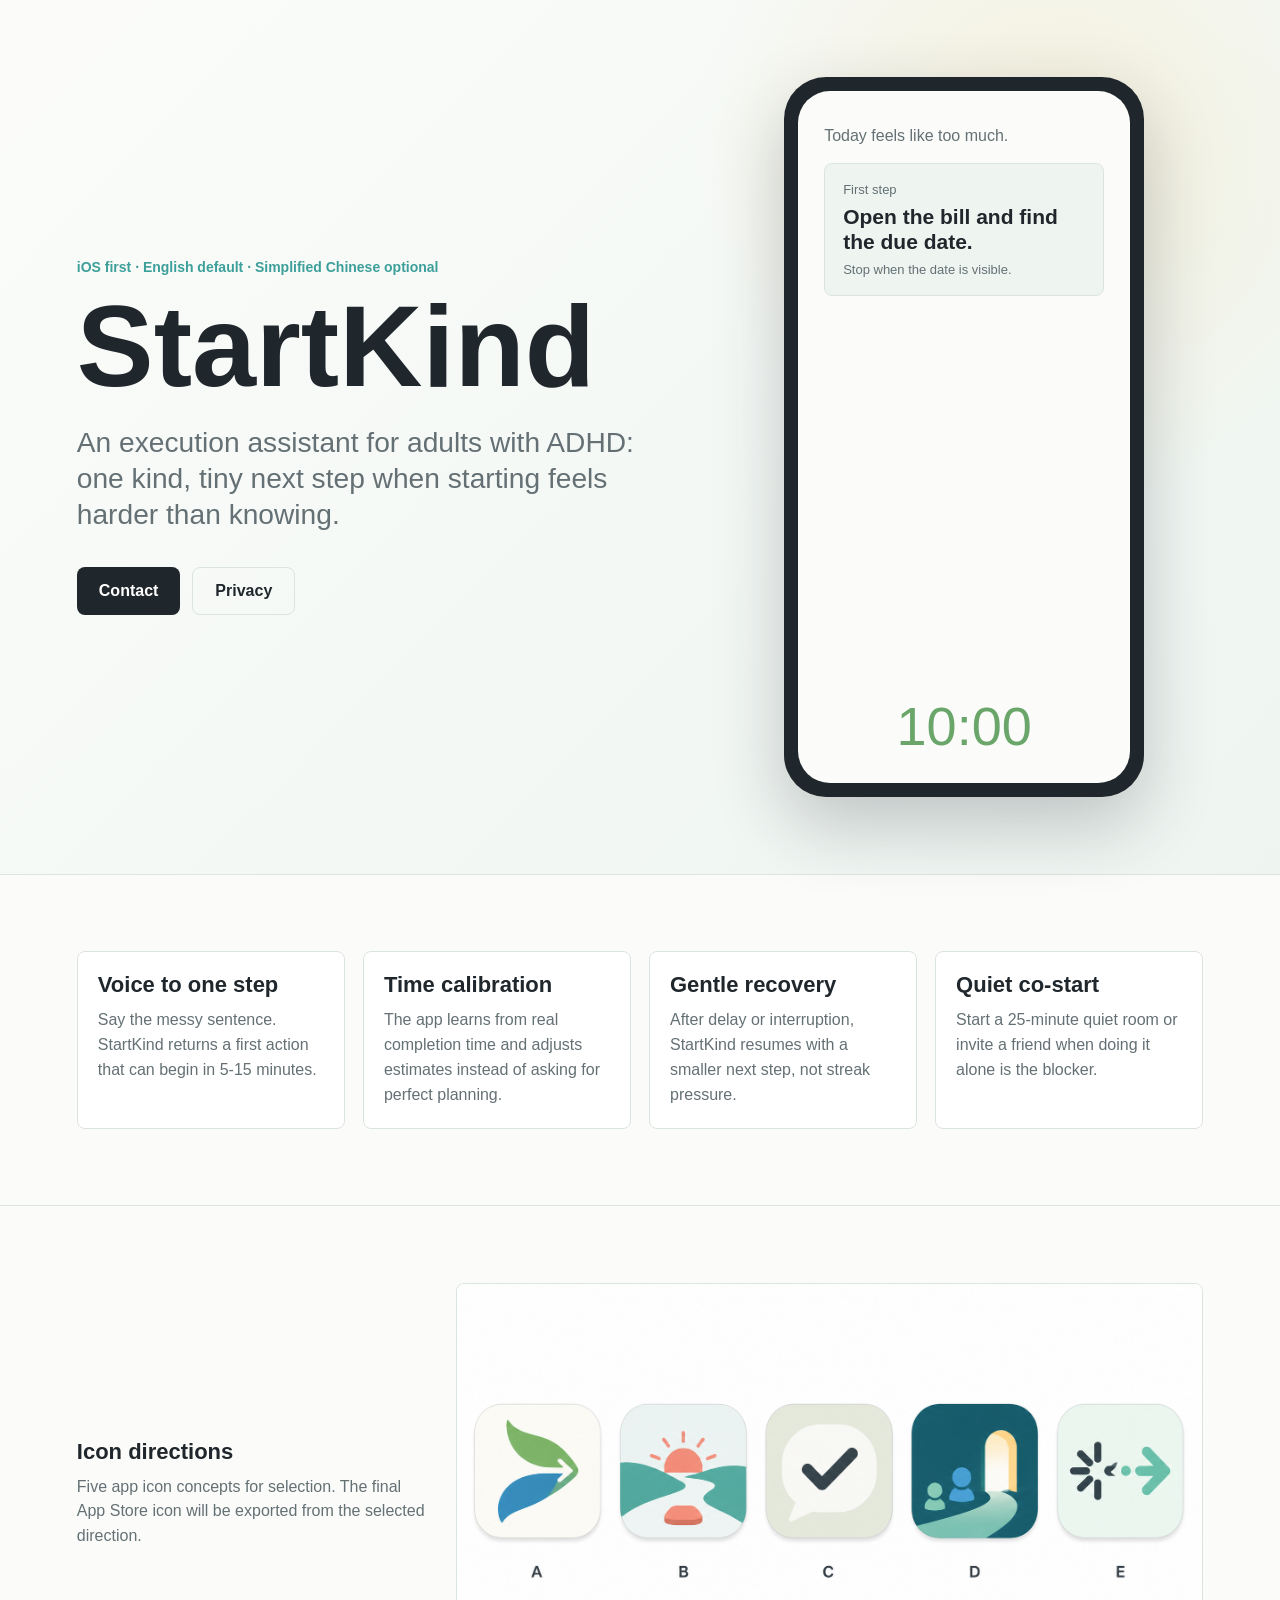
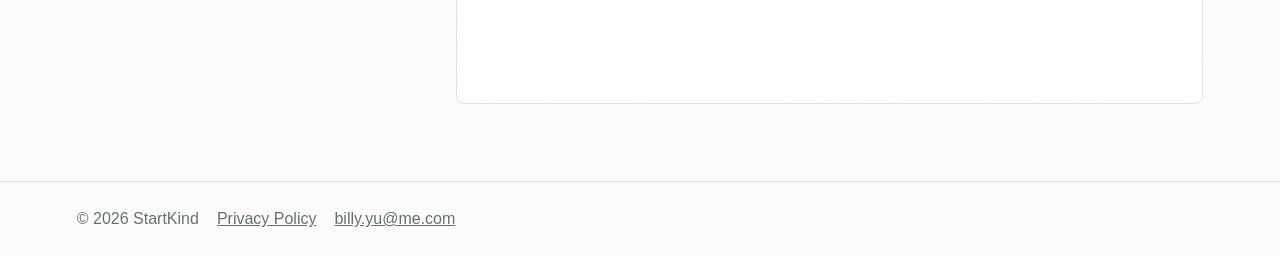
==== site/index.html @ 666e50cb "Initial StartKind iOS app and Pages site" ====
<!doctype html>
<html lang="en">
<head>
  <meta charset="utf-8">
  <meta name="viewport" content="width=device-width, initial-scale=1">
  <title>StartKind - One kind step to start</title>
  <meta name="description" content="StartKind helps adults with ADHD turn overwhelm into one small first step, without shame, streaks, or long lists.">
  <link rel="stylesheet" href="./styles.css">
</head>
<body>
  <main>
    <section class="hero">
      <div class="hero-copy">
        <p class="eyebrow">iOS first · English default · Simplified Chinese optional</p>
        <h1>StartKind</h1>
        <p class="lead">An execution assistant for adults with ADHD: one kind, tiny next step when starting feels harder than knowing.</p>
        <div class="actions">
          <a class="button" href="mailto:billy.yu@me.com">Contact</a>
          <a class="button secondary" href="./privacy.html">Privacy</a>
        </div>
      </div>
      <div class="phone" aria-label="StartKind app preview">
        <div class="screen">
          <p class="status">Today feels like too much.</p>
          <div class="step">
            <span>First step</span>
            <strong>Open the bill and find the due date.</strong>
            <small>Stop when the date is visible.</small>
          </div>
          <div class="timer">10:00</div>
        </div>
      </div>
    </section>

    <section class="band">
      <div class="grid">
        <article>
          <h2>Voice to one step</h2>
          <p>Say the messy sentence. StartKind returns a first action that can begin in 5-15 minutes.</p>
        </article>
        <article>
          <h2>Time calibration</h2>
          <p>The app learns from real completion time and adjusts estimates instead of asking for perfect planning.</p>
        </article>
        <article>
          <h2>Gentle recovery</h2>
          <p>After delay or interruption, StartKind resumes with a smaller next step, not streak pressure.</p>
        </article>
        <article>
          <h2>Quiet co-start</h2>
          <p>Start a 25-minute quiet room or invite a friend when doing it alone is the blocker.</p>
        </article>
      </div>
    </section>

    <section class="icons">
      <div>
        <h2>Icon directions</h2>
        <p>Five app icon concepts for selection. The final App Store icon will be exported from the selected direction.</p>
      </div>
      <img src="./assets/startkind-icon-concepts.png" alt="Five StartKind app icon concepts labeled A through E">
    </section>
  </main>

  <footer>
    <span>© 2026 StartKind</span>
    <a href="./privacy.html">Privacy Policy</a>
    <a href="mailto:billy.yu@me.com">billy.yu@me.com</a>
  </footer>
</body>
</html>
---- site/styles.css ----
:root {
  color-scheme: light;
  --ink: #20272c;
  --muted: #647074;
  --line: #dce4df;
  --paper: #fbfcfa;
  --soft: #eef5f1;
  --green: #6aa66a;
  --teal: #3d9f9a;
  --coral: #ee806f;
  --gold: #f3c86a;
}

* { box-sizing: border-box; }

body {
  margin: 0;
  font-family: -apple-system, BlinkMacSystemFont, "SF Pro Text", "Segoe UI", sans-serif;
  color: var(--ink);
  background: var(--paper);
}

a { color: inherit; }

main { min-height: 100vh; }

.hero {
  min-height: 88vh;
  display: grid;
  grid-template-columns: minmax(0, 1.1fr) minmax(280px, 0.9fr);
  align-items: center;
  gap: clamp(28px, 5vw, 80px);
  padding: clamp(28px, 6vw, 84px);
  border-bottom: 1px solid var(--line);
  background:
    radial-gradient(circle at 82% 18%, rgba(243, 200, 106, 0.18), transparent 28%),
    linear-gradient(135deg, #fbfcfa 0%, #eef5f1 100%);
}

.eyebrow {
  margin: 0 0 18px;
  color: var(--teal);
  font-size: 14px;
  font-weight: 700;
}

h1 {
  margin: 0;
  font-size: clamp(58px, 9vw, 116px);
  line-height: 0.92;
  letter-spacing: 0;
}

.lead {
  max-width: 680px;
  margin: 26px 0 0;
  font-size: clamp(20px, 2.2vw, 30px);
  line-height: 1.28;
  color: var(--muted);
}

.actions {
  display: flex;
  gap: 12px;
  flex-wrap: wrap;
  margin-top: 34px;
}

.button {
  display: inline-flex;
  align-items: center;
  justify-content: center;
  min-height: 48px;
  padding: 0 22px;
  border-radius: 8px;
  background: var(--ink);
  color: white;
  text-decoration: none;
  font-weight: 700;
}

.button.secondary {
  background: transparent;
  color: var(--ink);
  border: 1px solid var(--line);
}

.phone {
  justify-self: center;
  width: min(360px, 84vw);
  aspect-ratio: 9 / 18;
  border-radius: 42px;
  padding: 14px;
  background: #20272c;
  box-shadow: 0 28px 70px rgba(32, 39, 44, 0.24);
}

.screen {
  height: 100%;
  border-radius: 32px;
  padding: 26px;
  background: #fbfcfa;
  display: flex;
  flex-direction: column;
  gap: 18px;
}

.status {
  color: var(--muted);
  margin: 10px 0 0;
}

.step {
  padding: 18px;
  border-radius: 8px;
  background: var(--soft);
  border: 1px solid var(--line);
}

.step span,
.step small {
  display: block;
  color: var(--muted);
  font-size: 13px;
}

.step strong {
  display: block;
  margin: 8px 0;
  font-size: 21px;
  line-height: 1.18;
}

.timer {
  margin-top: auto;
  align-self: center;
  font-size: 54px;
  font-variant-numeric: tabular-nums;
  color: var(--green);
}

.band, .icons {
  padding: clamp(32px, 6vw, 80px);
}

.grid {
  display: grid;
  grid-template-columns: repeat(4, minmax(0, 1fr));
  gap: 18px;
}

article {
  padding: 20px;
  border: 1px solid var(--line);
  border-radius: 8px;
  background: white;
}

h2 {
  margin: 0 0 10px;
  font-size: 22px;
  line-height: 1.18;
}

article p, .icons p, .policy p {
  margin: 0;
  color: var(--muted);
  line-height: 1.55;
}

.icons {
  border-top: 1px solid var(--line);
  display: grid;
  grid-template-columns: minmax(220px, 0.32fr) minmax(0, 0.68fr);
  gap: 28px;
  align-items: center;
}

.icons img {
  width: 100%;
  height: auto;
  border-radius: 8px;
  border: 1px solid var(--line);
  background: white;
}

footer {
  display: flex;
  gap: 18px;
  flex-wrap: wrap;
  padding: 28px clamp(28px, 6vw, 84px);
  border-top: 1px solid var(--line);
  color: var(--muted);
}

.policy {
  max-width: 780px;
  padding: clamp(28px, 6vw, 80px);
}

.policy h1 {
  font-size: clamp(44px, 7vw, 72px);
  margin-top: 18px;
}

.policy section {
  padding: 26px 0;
  border-top: 1px solid var(--line);
}

.updated, .back {
  color: var(--muted);
}

@media (max-width: 820px) {
  .hero, .icons {
    grid-template-columns: 1fr;
  }

  .hero {
    min-height: auto;
  }

  .grid {
    grid-template-columns: 1fr;
  }
}
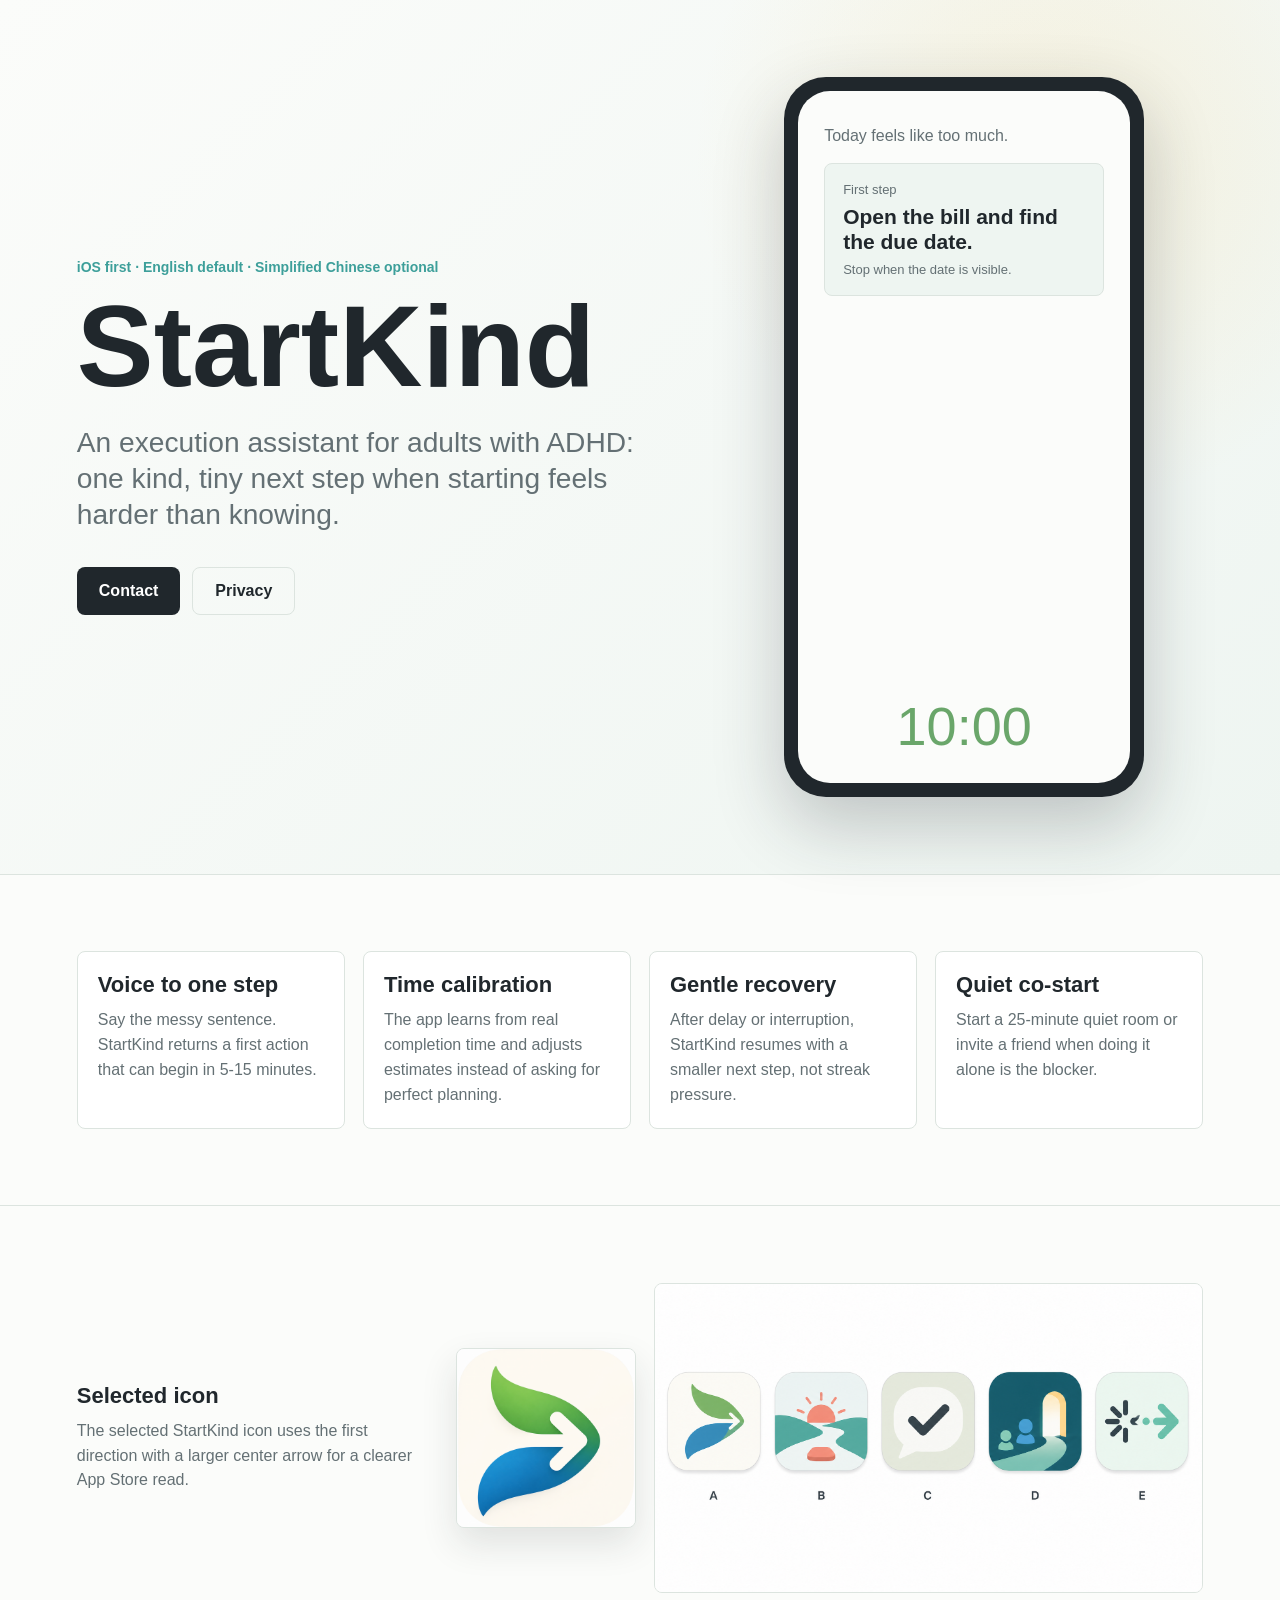
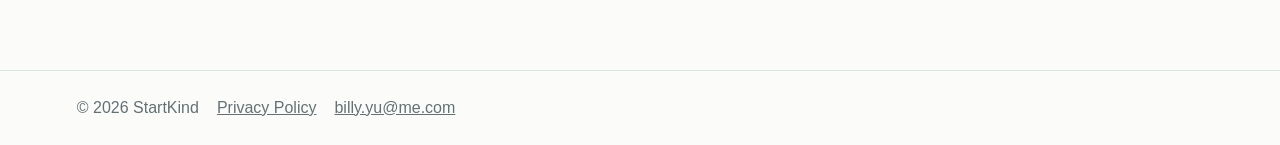
==== commit 4a269f10: "Add selected icon and subscription IDs" ====
--- a/site/index.html
+++ b/site/index.html
@@ -55,10 +55,13 @@
 
     <section class="icons">
       <div>
-        <h2>Icon directions</h2>
-        <p>Five app icon concepts for selection. The final App Store icon will be exported from the selected direction.</p>
+        <h2>Selected icon</h2>
+        <p>The selected StartKind icon uses the first direction with a larger center arrow for a clearer App Store read.</p>
       </div>
-      <img src="./assets/startkind-icon-concepts.png" alt="Five StartKind app icon concepts labeled A through E">
+      <div class="icon-gallery">
+        <img class="selected-icon" src="./assets/startkind-app-icon.png" alt="Selected StartKind app icon">
+        <img src="./assets/startkind-icon-concepts.png" alt="Five StartKind app icon concepts labeled A through E">
+      </div>
     </section>
   </main>
 
--- a/site/styles.css
+++ b/site/styles.css
@@ -176,6 +176,13 @@
   align-items: center;
 }
 
+.icon-gallery {
+  display: grid;
+  grid-template-columns: minmax(120px, 180px) minmax(0, 1fr);
+  gap: 18px;
+  align-items: center;
+}
+
 .icons img {
   width: 100%;
   height: auto;
@@ -184,6 +191,10 @@
   background: white;
 }
 
+.icons .selected-icon {
+  box-shadow: 0 16px 36px rgba(32, 39, 44, 0.12);
+}
+
 footer {
   display: flex;
   gap: 18px;
@@ -224,4 +235,8 @@
   .grid {
     grid-template-columns: 1fr;
   }
-}
+
+  .icon-gallery {
+    grid-template-columns: 1fr;
+  }
+}
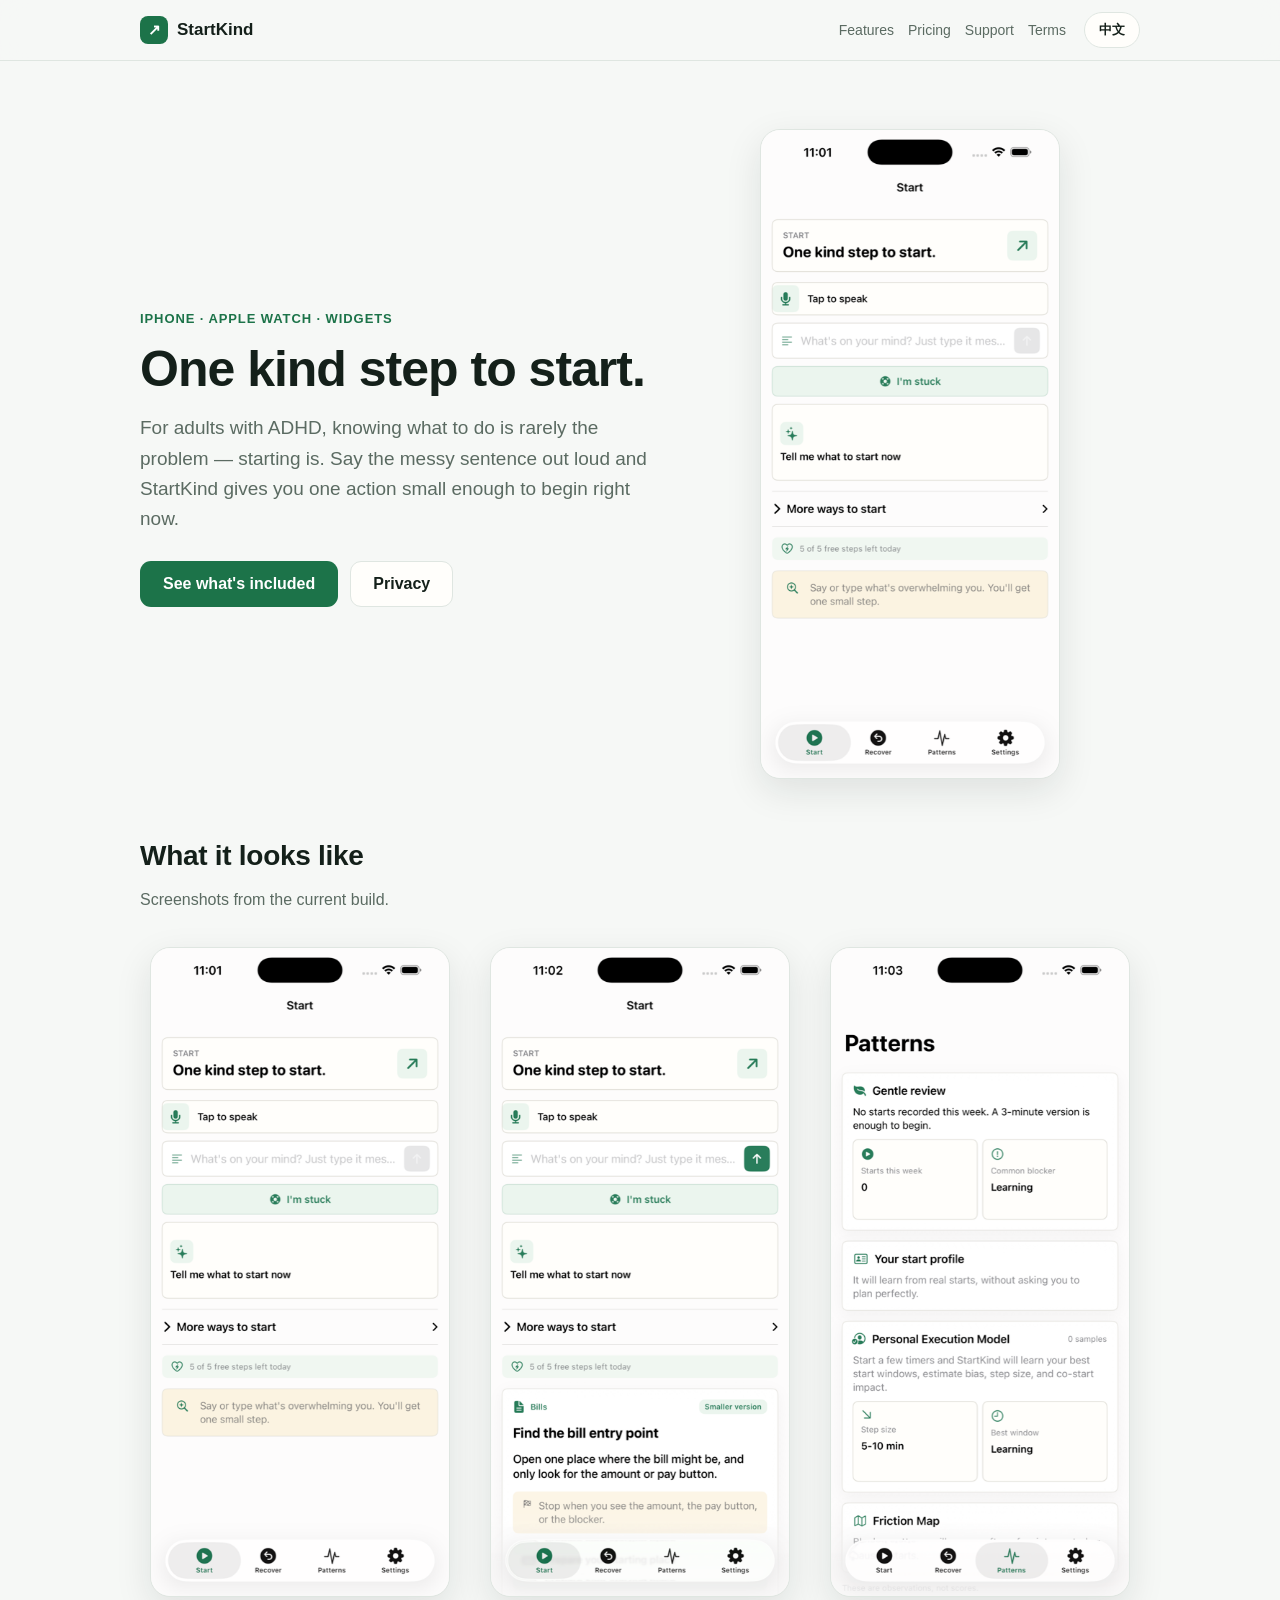
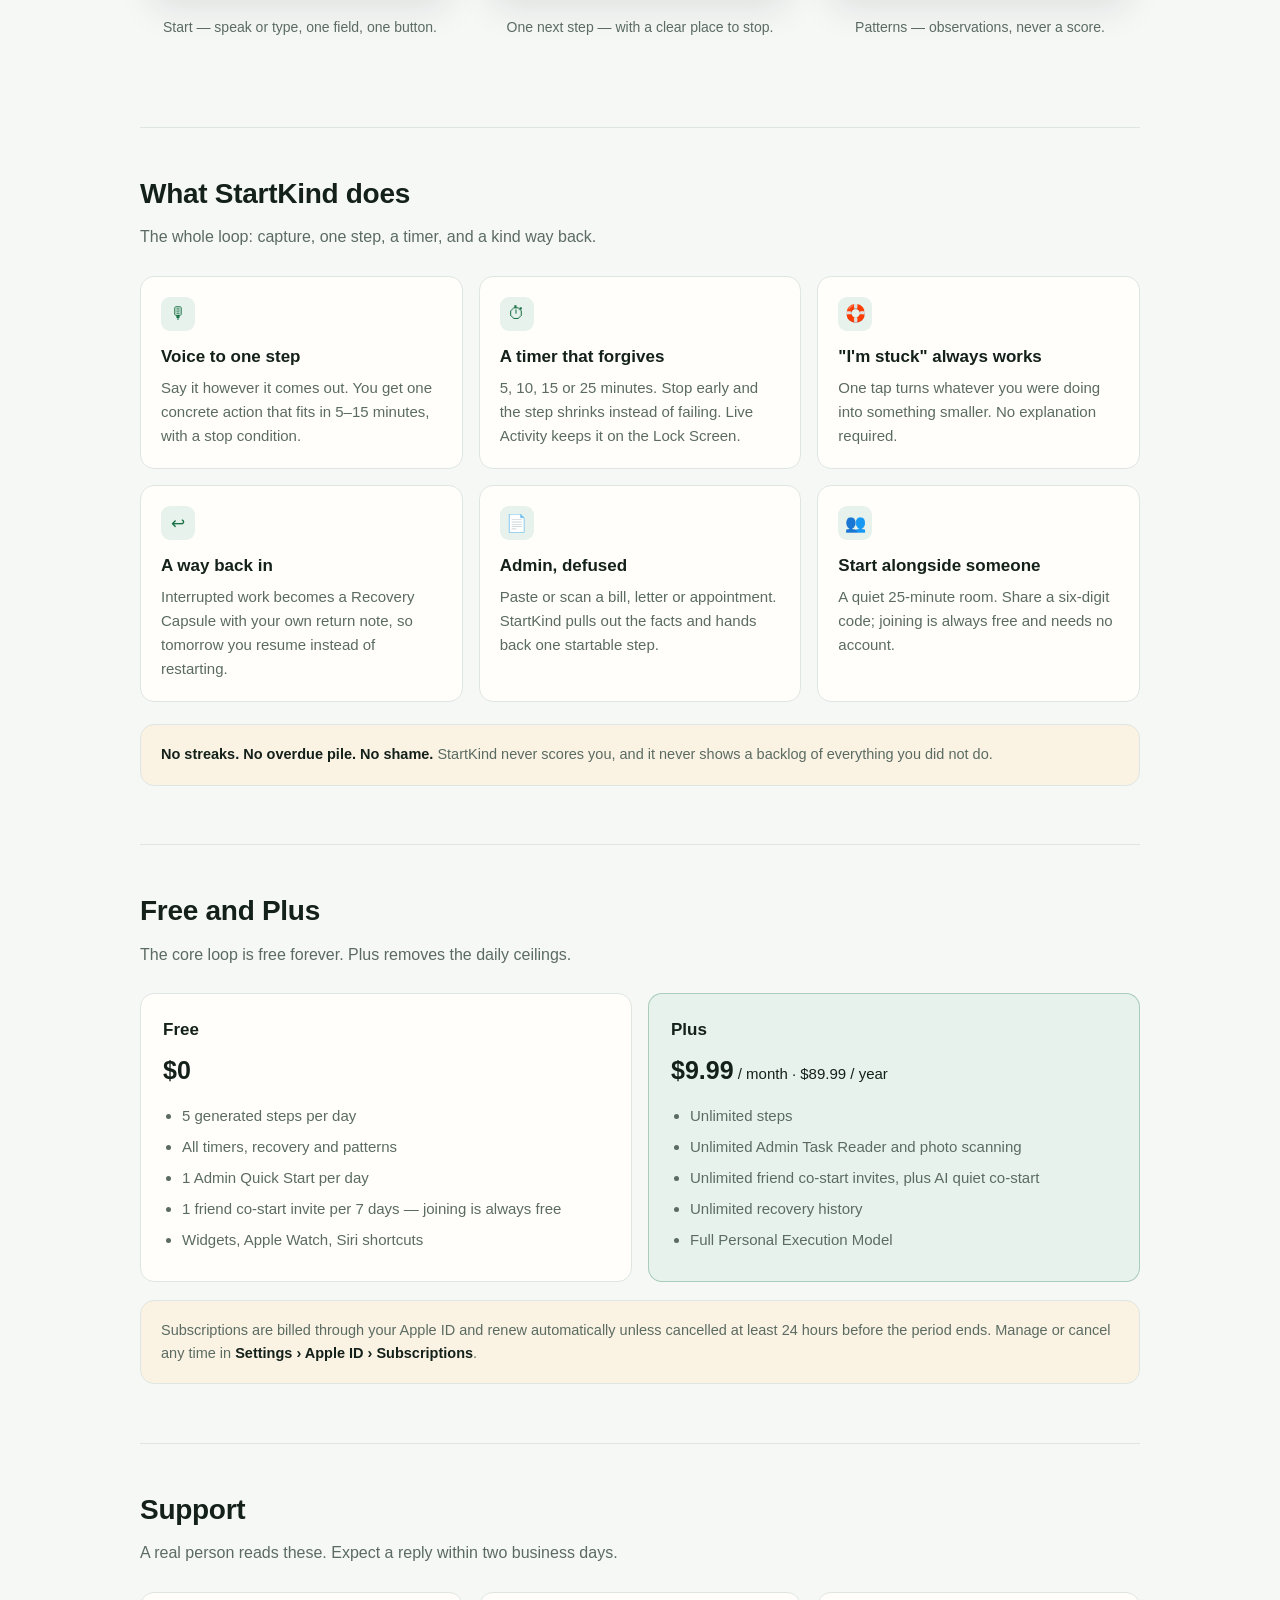
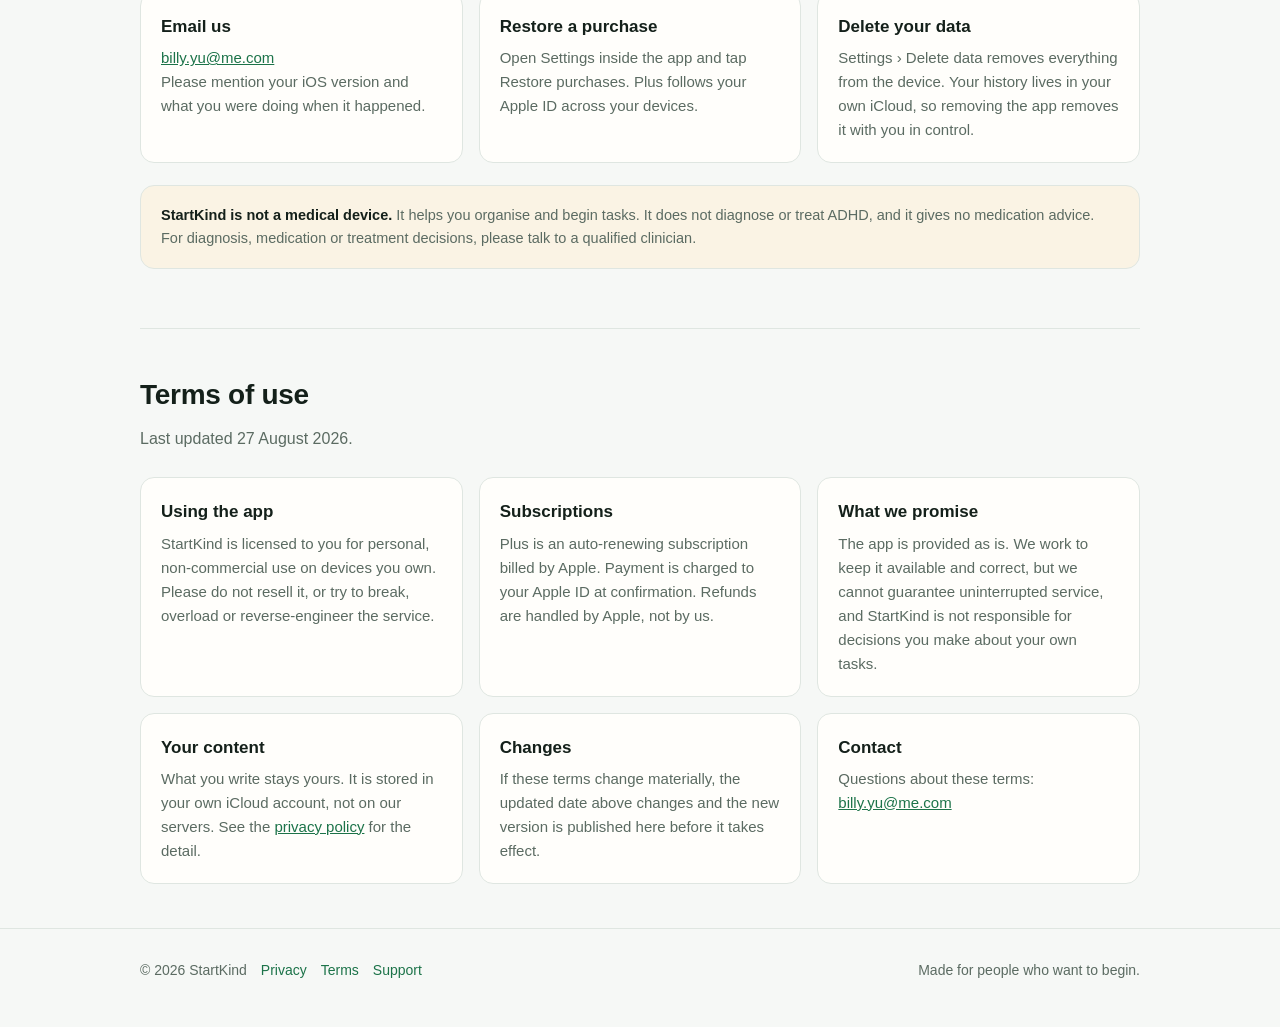
==== commit 50fb7bc4: "Move sync to CloudKit, replace Supabase with a self-hosted backend Two pieces of work: a full audit " ====
--- a/site/index.html
+++ b/site/index.html
@@ -1,74 +1,257 @@
 <!doctype html>
 <html lang="en">
 <head>
-  <meta charset="utf-8">
-  <meta name="viewport" content="width=device-width, initial-scale=1">
-  <title>StartKind - One kind step to start</title>
-  <meta name="description" content="StartKind helps adults with ADHD turn overwhelm into one small first step, without shame, streaks, or long lists.">
-  <link rel="stylesheet" href="./styles.css">
+<meta charset="utf-8">
+<meta name="viewport" content="width=device-width, initial-scale=1, viewport-fit=cover">
+<title>StartKind — One kind step to start</title>
+<meta name="description" content="StartKind turns overwhelm into one small first step. Built for adults with ADHD: no streaks, no shame, no long lists. iPhone, English and Simplified Chinese.">
+<meta name="theme-color" content="#1c7349">
+<meta property="og:title" content="StartKind — One kind step to start">
+<meta property="og:description" content="An execution assistant for adults with ADHD. One small next step, a timer, and a kind way back when you stop.">
+<meta property="og:type" content="website">
+<meta property="og:url" content="https://startk.livepet.ren/">
+<link rel="stylesheet" href="./styles.css">
 </head>
 <body>
-  <main>
-    <section class="hero">
-      <div class="hero-copy">
-        <p class="eyebrow">iOS first · English default · Simplified Chinese optional</p>
-        <h1>StartKind</h1>
-        <p class="lead">An execution assistant for adults with ADHD: one kind, tiny next step when starting feels harder than knowing.</p>
+
+<header>
+  <div class="wrap bar">
+    <a class="brand" href="./">
+      <span class="mark" aria-hidden="true">↗</span>
+      StartKind
+    </a>
+    <nav>
+      <a href="#features"><span data-en>Features</span><span data-zh>功能</span></a>
+      <a href="#pricing"><span data-en>Pricing</span><span data-zh>价格</span></a>
+      <a href="#support"><span data-en>Support</span><span data-zh>支持</span></a>
+      <a href="#terms"><span data-en>Terms</span><span data-zh>条款</span></a>
+    </nav>
+    <button class="lang" id="lang" type="button">中文</button>
+  </div>
+</header>
+
+<main>
+
+  <div class="wrap">
+    <section class="hero" style="border-top:none">
+      <div>
+        <p class="eyebrow"><span data-en>iPhone · Apple Watch · Widgets</span><span data-zh>iPhone · Apple Watch · 小组件</span></p>
+        <h1>
+          <span data-en>One kind step to start.</span>
+          <span data-zh>一个温和的小步骤，让你开始。</span>
+        </h1>
+        <p class="lead">
+          <span data-en>For adults with ADHD, knowing what to do is rarely the problem — starting is. Say the messy sentence out loud and StartKind gives you one action small enough to begin right now.</span>
+          <span data-zh>对成人 ADHD 来说，难的往往不是“知道要做什么”，而是“开始”。把那句乱糟糟的话说出来，StartKind 会给你一个小到可以立刻开始的动作。</span>
+        </p>
         <div class="actions">
-          <a class="button" href="mailto:billy.yu@me.com">Contact</a>
-          <a class="button secondary" href="./privacy.html">Privacy</a>
+          <a class="button" href="#pricing"><span data-en>See what's included</span><span data-zh>看看包含什么</span></a>
+          <a class="button secondary" href="./privacy.html"><span data-en>Privacy</span><span data-zh>隐私政策</span></a>
         </div>
       </div>
-      <div class="phone" aria-label="StartKind app preview">
-        <div class="screen">
-          <p class="status">Today feels like too much.</p>
-          <div class="step">
-            <span>First step</span>
-            <strong>Open the bill and find the due date.</strong>
-            <small>Stop when the date is visible.</small>
+
+      <figure>
+        <img src="./assets/shots/start.png" width="414" height="900"
+             alt="StartKind Start screen: voice capture, a text field, an I'm stuck button, and one autopilot suggestion."
+             loading="eager" decoding="async">
+      </figure>
+    </section>
+  </div>
+
+  <div class="wrap">
+    <section id="screens" style="border-top:none;padding-top:0">
+      <h2><span data-en>What it looks like</span><span data-zh>实际界面</span></h2>
+      <p class="sub"><span data-en>Screenshots from the current build.</span><span data-zh>取自当前版本的真实截图。</span></p>
+      <div class="shots">
+        <figure>
+          <img src="./assets/shots/start.png" width="414" height="900" loading="lazy" decoding="async"
+               alt="Start screen with voice capture and a stuck button.">
+          <figcaption><span data-en>Start — speak or type, one field, one button.</span><span data-zh>开始 — 说或写，一个输入框，一个按钮。</span></figcaption>
+        </figure>
+        <figure>
+          <img src="./assets/shots/step.png" width="414" height="900" loading="lazy" decoding="async"
+               alt="A next step card reading Find the bill entry point, with a stop condition.">
+          <figcaption><span data-en>One next step — with a clear place to stop.</span><span data-zh>一个下一步 — 并且写清楚在哪里停。</span></figcaption>
+        </figure>
+        <figure>
+          <img src="./assets/shots/patterns.png" width="414" height="900" loading="lazy" decoding="async"
+               alt="Patterns screen showing gentle review, start profile and personal execution model.">
+          <figcaption><span data-en>Patterns — observations, never a score.</span><span data-zh>规律 — 只是观察，不是打分。</span></figcaption>
+        </figure>
+      </div>
+    </section>
+
+    <section id="features">
+      <h2><span data-en>What StartKind does</span><span data-zh>StartKind 能做什么</span></h2>
+      <p class="sub"><span data-en>The whole loop: capture, one step, a timer, and a kind way back.</span><span data-zh>完整闭环：捕捉、一个步骤、计时、以及温和地回来。</span></p>
+      <div class="grid">
+        <article class="card">
+          <div class="icon" aria-hidden="true">🎙</div>
+          <h3><span data-en>Voice to one step</span><span data-zh>说一句话，得到一步</span></h3>
+          <p><span data-en>Say it however it comes out. You get one concrete action that fits in 5–15 minutes, with a stop condition.</span><span data-zh>怎么想的就怎么说。你会得到一个 5–15 分钟内能做完的具体动作，并且写明在哪里停。</span></p>
+        </article>
+        <article class="card">
+          <div class="icon" aria-hidden="true">⏱</div>
+          <h3><span data-en>A timer that forgives</span><span data-zh>不会责怪你的计时器</span></h3>
+          <p><span data-en>5, 10, 15 or 25 minutes. Stop early and the step shrinks instead of failing. Live Activity keeps it on the Lock Screen.</span><span data-zh>5、10、15 或 25 分钟。提前停下时，步骤会自动变小，而不是判定失败。实时活动让它留在锁屏上。</span></p>
+        </article>
+        <article class="card">
+          <div class="icon" aria-hidden="true">🛟</div>
+          <h3><span data-en>"I'm stuck" always works</span><span data-zh>“我卡住了”随时可用</span></h3>
+          <p><span data-en>One tap turns whatever you were doing into something smaller. No explanation required.</span><span data-zh>一次点击，把手上的事变得更小。不需要解释理由。</span></p>
+        </article>
+        <article class="card">
+          <div class="icon" aria-hidden="true">↩︎</div>
+          <h3><span data-en>A way back in</span><span data-zh>回来的入口</span></h3>
+          <p><span data-en>Interrupted work becomes a Recovery Capsule with your own return note, so tomorrow you resume instead of restarting.</span><span data-zh>被打断的工作会变成“恢复胶囊”，带着你自己写的返回备注，第二天是继续，而不是重来。</span></p>
+        </article>
+        <article class="card">
+          <div class="icon" aria-hidden="true">📄</div>
+          <h3><span data-en>Admin, defused</span><span data-zh>把事务拆开</span></h3>
+          <p><span data-en>Paste or scan a bill, letter or appointment. StartKind pulls out the facts and hands back one startable step.</span><span data-zh>粘贴或扫描账单、信件、预约通知。StartKind 提取关键信息，只给一个能开始的步骤。</span></p>
+        </article>
+        <article class="card">
+          <div class="icon" aria-hidden="true">👥</div>
+          <h3><span data-en>Start alongside someone</span><span data-zh>和别人一起开始</span></h3>
+          <p><span data-en>A quiet 25-minute room. Share a six-digit code; joining is always free and needs no account.</span><span data-zh>一个安静的 25 分钟房间。分享六位数字码即可，加入永远免费且不需要账号。</span></p>
+        </article>
+      </div>
+
+      <p class="note" style="margin-top:22px">
+        <span data-en><strong>No streaks. No overdue pile. No shame.</strong> StartKind never scores you, and it never shows a backlog of everything you did not do.</span>
+        <span data-zh><strong>没有连续打卡，没有逾期堆积，没有羞耻感。</strong>StartKind 不给你打分，也不会把你没做完的事堆在你面前。</span>
+      </p>
+    </section>
+
+    <section id="pricing">
+      <h2><span data-en>Free and Plus</span><span data-zh>免费版与 Plus</span></h2>
+      <p class="sub"><span data-en>The core loop is free forever. Plus removes the daily ceilings.</span><span data-zh>核心闭环永久免费。Plus 去掉每日上限。</span></p>
+      <div class="plans">
+        <div class="plan">
+          <h3><span data-en>Free</span><span data-zh>免费版</span></h3>
+          <div class="price"><span data-en>$0</span><span data-zh>免费</span></div>
+          <ul>
+            <li><span data-en>5 generated steps per day</span><span data-zh>每天 5 个生成步骤</span></li>
+            <li><span data-en>All timers, recovery and patterns</span><span data-zh>全部计时器、恢复与规律功能</span></li>
+            <li><span data-en>1 Admin Quick Start per day</span><span data-zh>每天 1 次事务快速开始</span></li>
+            <li><span data-en>1 friend co-start invite per 7 days — joining is always free</span><span data-zh>每 7 天 1 次好友陪伴邀请 — 加入永远免费</span></li>
+            <li><span data-en>Widgets, Apple Watch, Siri shortcuts</span><span data-zh>小组件、Apple Watch、Siri 快捷指令</span></li>
+          </ul>
+        </div>
+        <div class="plan highlight">
+          <h3><span data-en>Plus</span><span data-zh>Plus</span></h3>
+          <div class="price">
+            <span data-en>$9.99<span style="font-size:15px;font-weight:500"> / month · $89.99 / year</span></span>
+            <span data-zh>$9.99<span style="font-size:15px;font-weight:500"> / 月 · $89.99 / 年</span></span>
           </div>
-          <div class="timer">10:00</div>
+          <ul>
+            <li><span data-en>Unlimited steps</span><span data-zh>无限步骤</span></li>
+            <li><span data-en>Unlimited Admin Task Reader and photo scanning</span><span data-zh>无限事务解析与照片扫描</span></li>
+            <li><span data-en>Unlimited friend co-start invites, plus AI quiet co-start</span><span data-zh>无限好友陪伴邀请，以及 AI 安静陪伴</span></li>
+            <li><span data-en>Unlimited recovery history</span><span data-zh>无限恢复历史</span></li>
+            <li><span data-en>Full Personal Execution Model</span><span data-zh>完整个人执行模型</span></li>
+          </ul>
         </div>
       </div>
-    </section>
-
-    <section class="band">
+      <p class="note" style="margin-top:18px">
+        <span data-en>Subscriptions are billed through your Apple ID and renew automatically unless cancelled at least 24 hours before the period ends. Manage or cancel any time in <strong>Settings › Apple ID › Subscriptions</strong>.</span>
+        <span data-zh>订阅通过你的 Apple ID 扣费，除非在当期结束前至少 24 小时取消，否则会自动续订。你可以随时在<strong>「设置 › Apple ID › 订阅」</strong>中管理或取消。</span>
+      </p>
+    </section>
+
+    <section id="support">
+      <h2><span data-en>Support</span><span data-zh>支持</span></h2>
+      <p class="sub"><span data-en>A real person reads these. Expect a reply within two business days.</span><span data-zh>回信的是真人。通常两个工作日内回复。</span></p>
       <div class="grid">
-        <article>
-          <h2>Voice to one step</h2>
-          <p>Say the messy sentence. StartKind returns a first action that can begin in 5-15 minutes.</p>
-        </article>
-        <article>
-          <h2>Time calibration</h2>
-          <p>The app learns from real completion time and adjusts estimates instead of asking for perfect planning.</p>
-        </article>
-        <article>
-          <h2>Gentle recovery</h2>
-          <p>After delay or interruption, StartKind resumes with a smaller next step, not streak pressure.</p>
-        </article>
-        <article>
-          <h2>Quiet co-start</h2>
-          <p>Start a 25-minute quiet room or invite a friend when doing it alone is the blocker.</p>
-        </article>
-      </div>
-    </section>
-
-    <section class="icons">
-      <div>
-        <h2>Selected icon</h2>
-        <p>The selected StartKind icon uses the first direction with a larger center arrow for a clearer App Store read.</p>
-      </div>
-      <div class="icon-gallery">
-        <img class="selected-icon" src="./assets/startkind-app-icon.png" alt="Selected StartKind app icon">
-        <img src="./assets/startkind-icon-concepts.png" alt="Five StartKind app icon concepts labeled A through E">
-      </div>
-    </section>
-  </main>
-
-  <footer>
+        <article class="card">
+          <h3><span data-en>Email us</span><span data-zh>邮件联系</span></h3>
+          <p>
+            <a href="mailto:billy.yu@me.com?subject=StartKind%20support" style="color:var(--accent)">billy.yu@me.com</a><br>
+            <span data-en>Please mention your iOS version and what you were doing when it happened.</span>
+            <span data-zh>请附上你的 iOS 版本，以及问题发生时你在做什么。</span>
+          </p>
+        </article>
+        <article class="card">
+          <h3><span data-en>Restore a purchase</span><span data-zh>恢复购买</span></h3>
+          <p><span data-en>Open Settings inside the app and tap Restore purchases. Plus follows your Apple ID across your devices.</span><span data-zh>打开 App 内的「设置」，点「恢复购买」。Plus 会跟随你的 Apple ID 在各设备生效。</span></p>
+        </article>
+        <article class="card">
+          <h3><span data-en>Delete your data</span><span data-zh>删除你的数据</span></h3>
+          <p><span data-en>Settings › Delete data removes everything from the device. Your history lives in your own iCloud, so removing the app removes it with you in control.</span><span data-zh>「设置 › 删除数据」会清除本机上的一切。你的历史保存在你自己的 iCloud 中，主动权始终在你手上。</span></p>
+        </article>
+      </div>
+      <p class="note" style="margin-top:22px">
+        <span data-en><strong>StartKind is not a medical device.</strong> It helps you organise and begin tasks. It does not diagnose or treat ADHD, and it gives no medication advice. For diagnosis, medication or treatment decisions, please talk to a qualified clinician.</span>
+        <span data-zh><strong>StartKind 不是医疗设备。</strong>它帮助你整理和开始任务，但不能诊断或治疗注意缺陷多动障碍（ADHD），也不提供任何用药建议。如需诊断、用药或治疗决定，请咨询合格的临床医生。</span>
+      </p>
+    </section>
+
+    <section id="terms">
+      <h2><span data-en>Terms of use</span><span data-zh>使用条款</span></h2>
+      <p class="sub"><span data-en>Last updated 27 August 2026.</span><span data-zh>最后更新：2026 年 8 月 27 日。</span></p>
+      <div class="grid">
+        <article class="card">
+          <h3><span data-en>Using the app</span><span data-zh>关于使用</span></h3>
+          <p><span data-en>StartKind is licensed to you for personal, non-commercial use on devices you own. Please do not resell it, or try to break, overload or reverse-engineer the service.</span><span data-zh>StartKind 以个人非商业用途授权给你，在你拥有的设备上使用。请勿转售，也请勿破坏、过载或逆向该服务。</span></p>
+        </article>
+        <article class="card">
+          <h3><span data-en>Subscriptions</span><span data-zh>关于订阅</span></h3>
+          <p><span data-en>Plus is an auto-renewing subscription billed by Apple. Payment is charged to your Apple ID at confirmation. Refunds are handled by Apple, not by us.</span><span data-zh>Plus 是通过 Apple 扣费的自动续订订阅，确认购买时从你的 Apple ID 扣款。退款由 Apple 处理，不由我们经手。</span></p>
+        </article>
+        <article class="card">
+          <h3><span data-en>What we promise</span><span data-zh>我们承诺什么</span></h3>
+          <p><span data-en>The app is provided as is. We work to keep it available and correct, but we cannot guarantee uninterrupted service, and StartKind is not responsible for decisions you make about your own tasks.</span><span data-zh>App 按现状提供。我们会努力保持可用与正确，但无法保证服务永不中断；对于你就自己任务所做的决定，StartKind 不承担责任。</span></p>
+        </article>
+        <article class="card">
+          <h3><span data-en>Your content</span><span data-zh>你的内容</span></h3>
+          <p><span data-en>What you write stays yours. It is stored in your own iCloud account, not on our servers. See the <a href="./privacy.html" style="color:var(--accent)">privacy policy</a> for the detail.</span><span data-zh>你写下的内容归你所有，保存在你自己的 iCloud 账户中，而不是我们的服务器上。细节见<a href="./privacy.html" style="color:var(--accent)">隐私政策</a>。</span></p>
+        </article>
+        <article class="card">
+          <h3><span data-en>Changes</span><span data-zh>条款变更</span></h3>
+          <p><span data-en>If these terms change materially, the updated date above changes and the new version is published here before it takes effect.</span><span data-zh>如条款有实质性变更，上方的更新日期会随之变化，新版本会在生效前发布于此。</span></p>
+        </article>
+        <article class="card">
+          <h3><span data-en>Contact</span><span data-zh>联系方式</span></h3>
+          <p><span data-en>Questions about these terms: </span><span data-zh>关于本条款的疑问：</span><a href="mailto:billy.yu@me.com" style="color:var(--accent)">billy.yu@me.com</a></p>
+        </article>
+      </div>
+    </section>
+  </div>
+</main>
+
+<footer>
+  <div class="wrap footer-row">
     <span>© 2026 StartKind</span>
-    <a href="./privacy.html">Privacy Policy</a>
-    <a href="mailto:billy.yu@me.com">billy.yu@me.com</a>
-  </footer>
+    <a href="./privacy.html"><span data-en>Privacy</span><span data-zh>隐私政策</span></a>
+    <a href="#terms"><span data-en>Terms</span><span data-zh>条款</span></a>
+    <a href="#support"><span data-en>Support</span><span data-zh>支持</span></a>
+    <span class="spacer"><span data-en>Made for people who want to begin.</span><span data-zh>为想要开始的人而做。</span></span>
+  </div>
+</footer>
+
+<script>
+  (function () {
+    var KEY = "startkind-lang";
+    var button = document.getElementById("lang");
+
+    function apply(lang) {
+      document.documentElement.lang = lang;
+      button.textContent = lang === "zh-Hans" ? "EN“ : ”中文";
+      button.setAttribute("aria-label", lang === "zh-Hans" ? "Switch to English“ : ”切换到中文");
+    }
+
+    var saved = null;
+    try { saved = localStorage.getItem(KEY); } catch (e) { /* private mode */ }
+    var initial = saved || ((navigator.language || "en").toLowerCase().indexOf("zh") === 0 ? "zh-Hans" : "en");
+    apply(initial);
+
+    button.addEventListener("click", function () {
+      var next = document.documentElement.lang === "zh-Hans" ? "en" : "zh-Hans";
+      apply(next);
+      try { localStorage.setItem(KEY, next); } catch (e) { /* ignore */ }
+    });
+  })();
+</script>
+
 </body>
 </html>
--- a/site/styles.css
+++ b/site/styles.css
@@ -1,242 +1,277 @@
+/* StartKind marketing + legal site.
+   Mobile-first, no dependencies, no tracking. */
+
 :root {
-  color-scheme: light;
-  --ink: #20272c;
-  --muted: #647074;
-  --line: #dce4df;
-  --paper: #fbfcfa;
-  --soft: #eef5f1;
-  --green: #6aa66a;
-  --teal: #3d9f9a;
-  --coral: #ee806f;
-  --gold: #f3c86a;
+  --ink: #14201a;
+  --ink-soft: #5b6b62;
+  --accent: #1c7349;
+  --accent-soft: #e7f2ec;
+  --warm: #faf3e4;
+  --surface: #fffefb;
+  --page: #f6f8f6;
+  --line: #dfe6e1;
+  --radius: 14px;
+  --max: 1040px;
+}
+
+@media (prefers-color-scheme: dark) {
+  :root {
+    --ink: #eef3ef;
+    --ink-soft: #a8b8ae;
+    --accent: #6fca9b;
+    --accent-soft: #17281f;
+    --warm: #241f16;
+    --surface: #131a16;
+    --page: #0d120f;
+    --line: #26332c;
+  }
 }
 
 * { box-sizing: border-box; }
+
+html { -webkit-text-size-adjust: 100%; }
 
 body {
   margin: 0;
-  font-family: -apple-system, BlinkMacSystemFont, "SF Pro Text", "Segoe UI", sans-serif;
+  background: var(--page);
   color: var(--ink);
-  background: var(--paper);
-}
-
-a { color: inherit; }
-
-main { min-height: 100vh; }
+  font: 16px/1.6 -apple-system, BlinkMacSystemFont, "Segoe UI", "PingFang SC",
+        "Hiragino Sans GB", "Microsoft YaHei", Roboto, sans-serif;
+}
+
+.wrap { width: 100%; max-width: var(--max); margin: 0 auto; padding: 0 20px; }
+
+/* ---------- header ---------- */
+
+header {
+  position: sticky;
+  top: 0;
+  z-index: 10;
+  background: color-mix(in srgb, var(--page) 88%, transparent);
+  backdrop-filter: saturate(180%) blur(12px);
+  border-bottom: 1px solid var(--line);
+}
+
+.bar {
+  display: flex;
+  align-items: center;
+  flex-wrap: wrap;
+  gap: 6px 12px;
+  min-height: 60px;
+  padding-top: 8px;
+  padding-bottom: 8px;
+}
+
+/* Narrow screens: brand and the language toggle share the first row, and the
+   section links get a full row of their own instead of wrapping raggedly. */
+nav {
+  order: 3;
+  width: 100%;
+  display: flex;
+  gap: 4px;
+  overflow-x: auto;
+  scrollbar-width: none;
+}
+nav::-webkit-scrollbar { display: none; }
+nav a { white-space: nowrap; }
+
+@media (min-width: 620px) {
+  .bar { flex-wrap: nowrap; padding-top: 0; padding-bottom: 0; }
+  nav { order: 0; width: auto; overflow: visible; gap: 2px; }
+}
+
+.brand {
+  display: flex;
+  align-items: center;
+  gap: 9px;
+  font-weight: 700;
+  font-size: 17px;
+  color: var(--ink);
+  text-decoration: none;
+  margin-right: auto;
+}
+
+.mark {
+  width: 28px; height: 28px;
+  display: grid; place-items: center;
+  border-radius: 8px;
+  background: var(--accent);
+  color: #fff;
+  font-size: 15px;
+}
+
+nav a {
+  color: var(--ink-soft);
+  text-decoration: none;
+  font-size: 14px;
+  padding: 8px 6px;
+  border-radius: 8px;
+}
+nav a:hover { color: var(--accent); }
+
+/* Language toggle */
+.lang {
+  border: 1px solid var(--line);
+  background: var(--surface);
+  color: var(--ink);
+  border-radius: 999px;
+  padding: 7px 14px;
+  font-size: 13px;
+  font-weight: 600;
+  cursor: pointer;
+  min-height: 36px;
+}
+.lang:hover { border-color: var(--accent); color: var(--accent); }
+
+/* ---------- hero ---------- */
 
 .hero {
-  min-height: 88vh;
   display: grid;
-  grid-template-columns: minmax(0, 1.1fr) minmax(280px, 0.9fr);
-  align-items: center;
-  gap: clamp(28px, 5vw, 80px);
-  padding: clamp(28px, 6vw, 84px);
-  border-bottom: 1px solid var(--line);
-  background:
-    radial-gradient(circle at 82% 18%, rgba(243, 200, 106, 0.18), transparent 28%),
-    linear-gradient(135deg, #fbfcfa 0%, #eef5f1 100%);
+  gap: 32px;
+  padding: 52px 0 40px;
+  align-items: center;
 }
 
 .eyebrow {
-  margin: 0 0 18px;
-  color: var(--teal);
-  font-size: 14px;
+  color: var(--accent);
+  font-size: 13px;
   font-weight: 700;
+  letter-spacing: .07em;
+  text-transform: uppercase;
+  margin: 0 0 12px;
 }
 
 h1 {
-  margin: 0;
-  font-size: clamp(58px, 9vw, 116px);
-  line-height: 0.92;
-  letter-spacing: 0;
-}
-
-.lead {
-  max-width: 680px;
-  margin: 26px 0 0;
-  font-size: clamp(20px, 2.2vw, 30px);
-  line-height: 1.28;
-  color: var(--muted);
-}
-
-.actions {
-  display: flex;
-  gap: 12px;
-  flex-wrap: wrap;
-  margin-top: 34px;
-}
+  font-size: clamp(32px, 7vw, 50px);
+  line-height: 1.12;
+  letter-spacing: -.02em;
+  margin: 0 0 16px;
+}
+
+.lead { font-size: clamp(16px, 4vw, 19px); color: var(--ink-soft); margin: 0 0 26px; }
+
+.actions { display: flex; flex-wrap: wrap; gap: 12px; }
 
 .button {
   display: inline-flex;
   align-items: center;
   justify-content: center;
-  min-height: 48px;
+  min-height: 46px;
   padding: 0 22px;
-  border-radius: 8px;
-  background: var(--ink);
-  color: white;
+  border-radius: 11px;
+  background: var(--accent);
+  color: #fff;
+  font-weight: 650;
   text-decoration: none;
-  font-weight: 700;
-}
-
-.button.secondary {
-  background: transparent;
-  color: var(--ink);
-  border: 1px solid var(--line);
-}
-
-.phone {
-  justify-self: center;
-  width: min(360px, 84vw);
-  aspect-ratio: 9 / 18;
-  border-radius: 42px;
-  padding: 14px;
-  background: #20272c;
-  box-shadow: 0 28px 70px rgba(32, 39, 44, 0.24);
-}
-
-.screen {
-  height: 100%;
-  border-radius: 32px;
-  padding: 26px;
-  background: #fbfcfa;
-  display: flex;
-  flex-direction: column;
-  gap: 18px;
-}
-
-.status {
-  color: var(--muted);
-  margin: 10px 0 0;
-}
-
-.step {
-  padding: 18px;
-  border-radius: 8px;
-  background: var(--soft);
-  border: 1px solid var(--line);
-}
-
-.step span,
-.step small {
-  display: block;
-  color: var(--muted);
-  font-size: 13px;
-}
-
-.step strong {
-  display: block;
-  margin: 8px 0;
-  font-size: 21px;
-  line-height: 1.18;
-}
-
-.timer {
-  margin-top: auto;
-  align-self: center;
-  font-size: 54px;
-  font-variant-numeric: tabular-nums;
-  color: var(--green);
-}
-
-.band, .icons {
-  padding: clamp(32px, 6vw, 80px);
-}
+  border: 1px solid transparent;
+}
+.button:hover { filter: brightness(1.06); }
+.button.secondary { background: var(--surface); color: var(--ink); border-color: var(--line); }
+
+/* ---------- shots ---------- */
+
+.shots {
+  display: grid;
+  grid-template-columns: repeat(auto-fit, minmax(200px, 1fr));
+  gap: 20px;
+  padding: 8px 0 44px;
+}
+
+figure { margin: 0; text-align: center; }
+
+figure img {
+  width: 100%;
+  max-width: 300px;
+  height: auto;
+  border-radius: 20px;
+  border: 1px solid var(--line);
+  background: var(--surface);
+  box-shadow: 0 12px 36px rgba(20, 32, 26, .10);
+}
+
+figcaption { margin-top: 12px; font-size: 14px; color: var(--ink-soft); }
+
+/* ---------- sections ---------- */
+
+section {
+  padding: 44px 0;
+  border-top: 1px solid var(--line);
+  /* The header is sticky, so anchor jumps must clear it. */
+  scroll-margin-top: 120px;
+}
+
+@media (min-width: 620px) {
+  section { scroll-margin-top: 72px; }
+}
+
+h2 { font-size: clamp(22px, 5vw, 28px); margin: 0 0 8px; letter-spacing: -.01em; }
+h3 { font-size: 17px; margin: 0 0 6px; }
+
+.sub { color: var(--ink-soft); margin: 0 0 26px; }
 
 .grid {
   display: grid;
-  grid-template-columns: repeat(4, minmax(0, 1fr));
-  gap: 18px;
-}
-
-article {
+  grid-template-columns: repeat(auto-fit, minmax(240px, 1fr));
+  gap: 16px;
+}
+
+.card {
+  background: var(--surface);
+  border: 1px solid var(--line);
+  border-radius: var(--radius);
   padding: 20px;
-  border: 1px solid var(--line);
-  border-radius: 8px;
-  background: white;
-}
-
-h2 {
-  margin: 0 0 10px;
-  font-size: 22px;
-  line-height: 1.18;
-}
-
-article p, .icons p, .policy p {
-  margin: 0;
-  color: var(--muted);
-  line-height: 1.55;
-}
-
-.icons {
-  border-top: 1px solid var(--line);
-  display: grid;
-  grid-template-columns: minmax(220px, 0.32fr) minmax(0, 0.68fr);
-  gap: 28px;
-  align-items: center;
-}
-
-.icon-gallery {
-  display: grid;
-  grid-template-columns: minmax(120px, 180px) minmax(0, 1fr);
-  gap: 18px;
-  align-items: center;
-}
-
-.icons img {
-  width: 100%;
-  height: auto;
-  border-radius: 8px;
-  border: 1px solid var(--line);
-  background: white;
-}
-
-.icons .selected-icon {
-  box-shadow: 0 16px 36px rgba(32, 39, 44, 0.12);
-}
-
-footer {
-  display: flex;
-  gap: 18px;
-  flex-wrap: wrap;
-  padding: 28px clamp(28px, 6vw, 84px);
-  border-top: 1px solid var(--line);
-  color: var(--muted);
-}
-
-.policy {
-  max-width: 780px;
-  padding: clamp(28px, 6vw, 80px);
-}
-
-.policy h1 {
-  font-size: clamp(44px, 7vw, 72px);
-  margin-top: 18px;
-}
-
-.policy section {
-  padding: 26px 0;
-  border-top: 1px solid var(--line);
-}
-
-.updated, .back {
-  color: var(--muted);
-}
-
-@media (max-width: 820px) {
-  .hero, .icons {
-    grid-template-columns: 1fr;
-  }
-
-  .hero {
-    min-height: auto;
-  }
-
-  .grid {
-    grid-template-columns: 1fr;
-  }
-
-  .icon-gallery {
-    grid-template-columns: 1fr;
-  }
-}
+}
+.card p { margin: 0; color: var(--ink-soft); font-size: 15px; }
+
+.card .icon {
+  width: 34px; height: 34px;
+  display: grid; place-items: center;
+  border-radius: 9px;
+  background: var(--accent-soft);
+  color: var(--accent);
+  margin-bottom: 12px;
+  font-size: 17px;
+}
+
+.plans { display: grid; grid-template-columns: repeat(auto-fit, minmax(250px, 1fr)); gap: 16px; }
+.plan { background: var(--surface); border: 1px solid var(--line); border-radius: var(--radius); padding: 22px; }
+.plan.highlight { background: var(--accent-soft); border-color: color-mix(in srgb, var(--accent) 30%, transparent); }
+.price { font-size: 25px; font-weight: 700; margin: 4px 0 14px; }
+.plan ul { margin: 0; padding-left: 19px; color: var(--ink-soft); font-size: 15px; }
+.plan li { margin-bottom: 7px; }
+
+.note {
+  background: var(--warm);
+  border: 1px solid var(--line);
+  border-radius: var(--radius);
+  padding: 18px 20px;
+  color: var(--ink-soft);
+  font-size: 14.5px;
+}
+.note strong { color: var(--ink); }
+
+/* ---------- legal prose ---------- */
+
+.prose { max-width: 720px; padding: 40px 0 12px; }
+.prose h2 { margin-top: 34px; }
+.prose p, .prose li { color: var(--ink-soft); }
+.prose ul { padding-left: 20px; }
+.prose li { margin-bottom: 8px; }
+.updated { font-size: 14px; color: var(--ink-soft); }
+
+/* ---------- footer ---------- */
+
+footer { border-top: 1px solid var(--line); padding: 30px 0 46px; color: var(--ink-soft); font-size: 14px; }
+footer a { color: var(--accent); text-decoration: none; }
+.footer-row { display: flex; flex-wrap: wrap; gap: 14px; align-items: center; }
+.footer-row .spacer { margin-left: auto; }
+
+/* ---------- language switching ---------- */
+
+[data-zh] { display: none; }
+html[lang="zh-Hans"] [data-en] { display: none; }
+html[lang="zh-Hans"] [data-zh] { display: revert; }
+
+@media (min-width: 820px) {
+  .hero { grid-template-columns: 1.05fr .95fr; padding: 68px 0 48px; }
+}
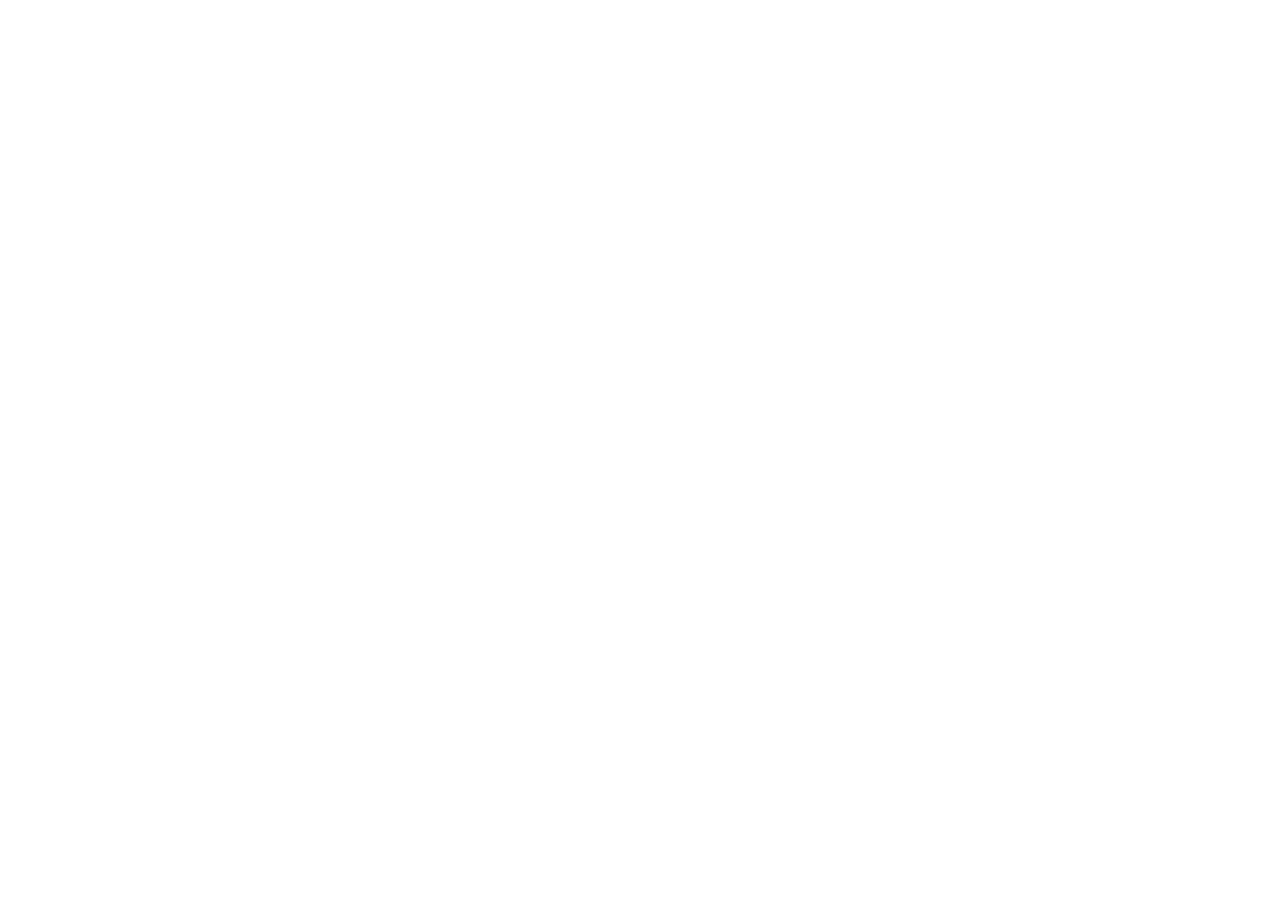
==== commit 381e1058: "Send the old Pages copy to the live StartKind site The app's Terms button opens junyu17.github.io/st" ====
--- a/site/index.html
+++ b/site/index.html
@@ -2,256 +2,14 @@
 <html lang="en">
 <head>
 <meta charset="utf-8">
-<meta name="viewport" content="width=device-width, initial-scale=1, viewport-fit=cover">
-<title>StartKind — One kind step to start</title>
-<meta name="description" content="StartKind turns overwhelm into one small first step. Built for adults with ADHD: no streaks, no shame, no long lists. iPhone, English and Simplified Chinese.">
-<meta name="theme-color" content="#1c7349">
-<meta property="og:title" content="StartKind — One kind step to start">
-<meta property="og:description" content="An execution assistant for adults with ADHD. One small next step, a timer, and a kind way back when you stop.">
-<meta property="og:type" content="website">
-<meta property="og:url" content="https://startk.livepet.ren/">
-<link rel="stylesheet" href="./styles.css">
+<title>StartKind</title>
+<link rel="canonical" href="https://startk.livepet.ren/">
+<script>location.replace('https://startk.livepet.ren/' + location.hash);</script>
+<meta http-equiv="refresh" content="0; url=https://startk.livepet.ren/">
+<meta name="robots" content="noindex">
 </head>
 <body>
-
-<header>
-  <div class="wrap bar">
-    <a class="brand" href="./">
-      <span class="mark" aria-hidden="true">↗</span>
-      StartKind
-    </a>
-    <nav>
-      <a href="#features"><span data-en>Features</span><span data-zh>功能</span></a>
-      <a href="#pricing"><span data-en>Pricing</span><span data-zh>价格</span></a>
-      <a href="#support"><span data-en>Support</span><span data-zh>支持</span></a>
-      <a href="#terms"><span data-en>Terms</span><span data-zh>条款</span></a>
-    </nav>
-    <button class="lang" id="lang" type="button">中文</button>
-  </div>
-</header>
-
-<main>
-
-  <div class="wrap">
-    <section class="hero" style="border-top:none">
-      <div>
-        <p class="eyebrow"><span data-en>iPhone · Apple Watch · Widgets</span><span data-zh>iPhone · Apple Watch · 小组件</span></p>
-        <h1>
-          <span data-en>One kind step to start.</span>
-          <span data-zh>一个温和的小步骤，让你开始。</span>
-        </h1>
-        <p class="lead">
-          <span data-en>For adults with ADHD, knowing what to do is rarely the problem — starting is. Say the messy sentence out loud and StartKind gives you one action small enough to begin right now.</span>
-          <span data-zh>对成人 ADHD 来说，难的往往不是“知道要做什么”，而是“开始”。把那句乱糟糟的话说出来，StartKind 会给你一个小到可以立刻开始的动作。</span>
-        </p>
-        <div class="actions">
-          <a class="button" href="#pricing"><span data-en>See what's included</span><span data-zh>看看包含什么</span></a>
-          <a class="button secondary" href="./privacy.html"><span data-en>Privacy</span><span data-zh>隐私政策</span></a>
-        </div>
-      </div>
-
-      <figure>
-        <img src="./assets/shots/start.png" width="414" height="900"
-             alt="StartKind Start screen: voice capture, a text field, an I'm stuck button, and one autopilot suggestion."
-             loading="eager" decoding="async">
-      </figure>
-    </section>
-  </div>
-
-  <div class="wrap">
-    <section id="screens" style="border-top:none;padding-top:0">
-      <h2><span data-en>What it looks like</span><span data-zh>实际界面</span></h2>
-      <p class="sub"><span data-en>Screenshots from the current build.</span><span data-zh>取自当前版本的真实截图。</span></p>
-      <div class="shots">
-        <figure>
-          <img src="./assets/shots/start.png" width="414" height="900" loading="lazy" decoding="async"
-               alt="Start screen with voice capture and a stuck button.">
-          <figcaption><span data-en>Start — speak or type, one field, one button.</span><span data-zh>开始 — 说或写，一个输入框，一个按钮。</span></figcaption>
-        </figure>
-        <figure>
-          <img src="./assets/shots/step.png" width="414" height="900" loading="lazy" decoding="async"
-               alt="A next step card reading Find the bill entry point, with a stop condition.">
-          <figcaption><span data-en>One next step — with a clear place to stop.</span><span data-zh>一个下一步 — 并且写清楚在哪里停。</span></figcaption>
-        </figure>
-        <figure>
-          <img src="./assets/shots/patterns.png" width="414" height="900" loading="lazy" decoding="async"
-               alt="Patterns screen showing gentle review, start profile and personal execution model.">
-          <figcaption><span data-en>Patterns — observations, never a score.</span><span data-zh>规律 — 只是观察，不是打分。</span></figcaption>
-        </figure>
-      </div>
-    </section>
-
-    <section id="features">
-      <h2><span data-en>What StartKind does</span><span data-zh>StartKind 能做什么</span></h2>
-      <p class="sub"><span data-en>The whole loop: capture, one step, a timer, and a kind way back.</span><span data-zh>完整闭环：捕捉、一个步骤、计时、以及温和地回来。</span></p>
-      <div class="grid">
-        <article class="card">
-          <div class="icon" aria-hidden="true">🎙</div>
-          <h3><span data-en>Voice to one step</span><span data-zh>说一句话，得到一步</span></h3>
-          <p><span data-en>Say it however it comes out. You get one concrete action that fits in 5–15 minutes, with a stop condition.</span><span data-zh>怎么想的就怎么说。你会得到一个 5–15 分钟内能做完的具体动作，并且写明在哪里停。</span></p>
-        </article>
-        <article class="card">
-          <div class="icon" aria-hidden="true">⏱</div>
-          <h3><span data-en>A timer that forgives</span><span data-zh>不会责怪你的计时器</span></h3>
-          <p><span data-en>5, 10, 15 or 25 minutes. Stop early and the step shrinks instead of failing. Live Activity keeps it on the Lock Screen.</span><span data-zh>5、10、15 或 25 分钟。提前停下时，步骤会自动变小，而不是判定失败。实时活动让它留在锁屏上。</span></p>
-        </article>
-        <article class="card">
-          <div class="icon" aria-hidden="true">🛟</div>
-          <h3><span data-en>"I'm stuck" always works</span><span data-zh>“我卡住了”随时可用</span></h3>
-          <p><span data-en>One tap turns whatever you were doing into something smaller. No explanation required.</span><span data-zh>一次点击，把手上的事变得更小。不需要解释理由。</span></p>
-        </article>
-        <article class="card">
-          <div class="icon" aria-hidden="true">↩︎</div>
-          <h3><span data-en>A way back in</span><span data-zh>回来的入口</span></h3>
-          <p><span data-en>Interrupted work becomes a Recovery Capsule with your own return note, so tomorrow you resume instead of restarting.</span><span data-zh>被打断的工作会变成“恢复胶囊”，带着你自己写的返回备注，第二天是继续，而不是重来。</span></p>
-        </article>
-        <article class="card">
-          <div class="icon" aria-hidden="true">📄</div>
-          <h3><span data-en>Admin, defused</span><span data-zh>把事务拆开</span></h3>
-          <p><span data-en>Paste or scan a bill, letter or appointment. StartKind pulls out the facts and hands back one startable step.</span><span data-zh>粘贴或扫描账单、信件、预约通知。StartKind 提取关键信息，只给一个能开始的步骤。</span></p>
-        </article>
-        <article class="card">
-          <div class="icon" aria-hidden="true">👥</div>
-          <h3><span data-en>Start alongside someone</span><span data-zh>和别人一起开始</span></h3>
-          <p><span data-en>A quiet 25-minute room. Share a six-digit code; joining is always free and needs no account.</span><span data-zh>一个安静的 25 分钟房间。分享六位数字码即可，加入永远免费且不需要账号。</span></p>
-        </article>
-      </div>
-
-      <p class="note" style="margin-top:22px">
-        <span data-en><strong>No streaks. No overdue pile. No shame.</strong> StartKind never scores you, and it never shows a backlog of everything you did not do.</span>
-        <span data-zh><strong>没有连续打卡，没有逾期堆积，没有羞耻感。</strong>StartKind 不给你打分，也不会把你没做完的事堆在你面前。</span>
-      </p>
-    </section>
-
-    <section id="pricing">
-      <h2><span data-en>Free and Plus</span><span data-zh>免费版与 Plus</span></h2>
-      <p class="sub"><span data-en>The core loop is free forever. Plus removes the daily ceilings.</span><span data-zh>核心闭环永久免费。Plus 去掉每日上限。</span></p>
-      <div class="plans">
-        <div class="plan">
-          <h3><span data-en>Free</span><span data-zh>免费版</span></h3>
-          <div class="price"><span data-en>$0</span><span data-zh>免费</span></div>
-          <ul>
-            <li><span data-en>5 generated steps per day</span><span data-zh>每天 5 个生成步骤</span></li>
-            <li><span data-en>All timers, recovery and patterns</span><span data-zh>全部计时器、恢复与规律功能</span></li>
-            <li><span data-en>1 Admin Quick Start per day</span><span data-zh>每天 1 次事务快速开始</span></li>
-            <li><span data-en>1 friend co-start invite per 7 days — joining is always free</span><span data-zh>每 7 天 1 次好友陪伴邀请 — 加入永远免费</span></li>
-            <li><span data-en>Widgets, Apple Watch, Siri shortcuts</span><span data-zh>小组件、Apple Watch、Siri 快捷指令</span></li>
-          </ul>
-        </div>
-        <div class="plan highlight">
-          <h3><span data-en>Plus</span><span data-zh>Plus</span></h3>
-          <div class="price">
-            <span data-en>$9.99<span style="font-size:15px;font-weight:500"> / month · $89.99 / year</span></span>
-            <span data-zh>$9.99<span style="font-size:15px;font-weight:500"> / 月 · $89.99 / 年</span></span>
-          </div>
-          <ul>
-            <li><span data-en>Unlimited steps</span><span data-zh>无限步骤</span></li>
-            <li><span data-en>Unlimited Admin Task Reader and photo scanning</span><span data-zh>无限事务解析与照片扫描</span></li>
-            <li><span data-en>Unlimited friend co-start invites, plus AI quiet co-start</span><span data-zh>无限好友陪伴邀请，以及 AI 安静陪伴</span></li>
-            <li><span data-en>Unlimited recovery history</span><span data-zh>无限恢复历史</span></li>
-            <li><span data-en>Full Personal Execution Model</span><span data-zh>完整个人执行模型</span></li>
-          </ul>
-        </div>
-      </div>
-      <p class="note" style="margin-top:18px">
-        <span data-en>Subscriptions are billed through your Apple ID and renew automatically unless cancelled at least 24 hours before the period ends. Manage or cancel any time in <strong>Settings › Apple ID › Subscriptions</strong>.</span>
-        <span data-zh>订阅通过你的 Apple ID 扣费，除非在当期结束前至少 24 小时取消，否则会自动续订。你可以随时在<strong>「设置 › Apple ID › 订阅」</strong>中管理或取消。</span>
-      </p>
-    </section>
-
-    <section id="support">
-      <h2><span data-en>Support</span><span data-zh>支持</span></h2>
-      <p class="sub"><span data-en>A real person reads these. Expect a reply within two business days.</span><span data-zh>回信的是真人。通常两个工作日内回复。</span></p>
-      <div class="grid">
-        <article class="card">
-          <h3><span data-en>Email us</span><span data-zh>邮件联系</span></h3>
-          <p>
-            <a href="mailto:billy.yu@me.com?subject=StartKind%20support" style="color:var(--accent)">billy.yu@me.com</a><br>
-            <span data-en>Please mention your iOS version and what you were doing when it happened.</span>
-            <span data-zh>请附上你的 iOS 版本，以及问题发生时你在做什么。</span>
-          </p>
-        </article>
-        <article class="card">
-          <h3><span data-en>Restore a purchase</span><span data-zh>恢复购买</span></h3>
-          <p><span data-en>Open Settings inside the app and tap Restore purchases. Plus follows your Apple ID across your devices.</span><span data-zh>打开 App 内的「设置」，点「恢复购买」。Plus 会跟随你的 Apple ID 在各设备生效。</span></p>
-        </article>
-        <article class="card">
-          <h3><span data-en>Delete your data</span><span data-zh>删除你的数据</span></h3>
-          <p><span data-en>Settings › Delete data removes everything from the device. Your history lives in your own iCloud, so removing the app removes it with you in control.</span><span data-zh>「设置 › 删除数据」会清除本机上的一切。你的历史保存在你自己的 iCloud 中，主动权始终在你手上。</span></p>
-        </article>
-      </div>
-      <p class="note" style="margin-top:22px">
-        <span data-en><strong>StartKind is not a medical device.</strong> It helps you organise and begin tasks. It does not diagnose or treat ADHD, and it gives no medication advice. For diagnosis, medication or treatment decisions, please talk to a qualified clinician.</span>
-        <span data-zh><strong>StartKind 不是医疗设备。</strong>它帮助你整理和开始任务，但不能诊断或治疗注意缺陷多动障碍（ADHD），也不提供任何用药建议。如需诊断、用药或治疗决定，请咨询合格的临床医生。</span>
-      </p>
-    </section>
-
-    <section id="terms">
-      <h2><span data-en>Terms of use</span><span data-zh>使用条款</span></h2>
-      <p class="sub"><span data-en>Last updated 27 August 2026.</span><span data-zh>最后更新：2026 年 8 月 27 日。</span></p>
-      <div class="grid">
-        <article class="card">
-          <h3><span data-en>Using the app</span><span data-zh>关于使用</span></h3>
-          <p><span data-en>StartKind is licensed to you for personal, non-commercial use on devices you own. Please do not resell it, or try to break, overload or reverse-engineer the service.</span><span data-zh>StartKind 以个人非商业用途授权给你，在你拥有的设备上使用。请勿转售，也请勿破坏、过载或逆向该服务。</span></p>
-        </article>
-        <article class="card">
-          <h3><span data-en>Subscriptions</span><span data-zh>关于订阅</span></h3>
-          <p><span data-en>Plus is an auto-renewing subscription billed by Apple. Payment is charged to your Apple ID at confirmation. Refunds are handled by Apple, not by us.</span><span data-zh>Plus 是通过 Apple 扣费的自动续订订阅，确认购买时从你的 Apple ID 扣款。退款由 Apple 处理，不由我们经手。</span></p>
-        </article>
-        <article class="card">
-          <h3><span data-en>What we promise</span><span data-zh>我们承诺什么</span></h3>
-          <p><span data-en>The app is provided as is. We work to keep it available and correct, but we cannot guarantee uninterrupted service, and StartKind is not responsible for decisions you make about your own tasks.</span><span data-zh>App 按现状提供。我们会努力保持可用与正确，但无法保证服务永不中断；对于你就自己任务所做的决定，StartKind 不承担责任。</span></p>
-        </article>
-        <article class="card">
-          <h3><span data-en>Your content</span><span data-zh>你的内容</span></h3>
-          <p><span data-en>What you write stays yours. It is stored in your own iCloud account, not on our servers. See the <a href="./privacy.html" style="color:var(--accent)">privacy policy</a> for the detail.</span><span data-zh>你写下的内容归你所有，保存在你自己的 iCloud 账户中，而不是我们的服务器上。细节见<a href="./privacy.html" style="color:var(--accent)">隐私政策</a>。</span></p>
-        </article>
-        <article class="card">
-          <h3><span data-en>Changes</span><span data-zh>条款变更</span></h3>
-          <p><span data-en>If these terms change materially, the updated date above changes and the new version is published here before it takes effect.</span><span data-zh>如条款有实质性变更，上方的更新日期会随之变化，新版本会在生效前发布于此。</span></p>
-        </article>
-        <article class="card">
-          <h3><span data-en>Contact</span><span data-zh>联系方式</span></h3>
-          <p><span data-en>Questions about these terms: </span><span data-zh>关于本条款的疑问：</span><a href="mailto:billy.yu@me.com" style="color:var(--accent)">billy.yu@me.com</a></p>
-        </article>
-      </div>
-    </section>
-  </div>
-</main>
-
-<footer>
-  <div class="wrap footer-row">
-    <span>© 2026 StartKind</span>
-    <a href="./privacy.html"><span data-en>Privacy</span><span data-zh>隐私政策</span></a>
-    <a href="#terms"><span data-en>Terms</span><span data-zh>条款</span></a>
-    <a href="#support"><span data-en>Support</span><span data-zh>支持</span></a>
-    <span class="spacer"><span data-en>Made for people who want to begin.</span><span data-zh>为想要开始的人而做。</span></span>
-  </div>
-</footer>
-
-<script>
-  (function () {
-    var KEY = "startkind-lang";
-    var button = document.getElementById("lang");
-
-    function apply(lang) {
-      document.documentElement.lang = lang;
-      button.textContent = lang === "zh-Hans" ? "EN“ : ”中文";
-      button.setAttribute("aria-label", lang === "zh-Hans" ? "Switch to English“ : ”切换到中文");
-    }
-
-    var saved = null;
-    try { saved = localStorage.getItem(KEY); } catch (e) { /* private mode */ }
-    var initial = saved || ((navigator.language || "en").toLowerCase().indexOf("zh") === 0 ? "zh-Hans" : "en");
-    apply(initial);
-
-    button.addEventListener("click", function () {
-      var next = document.documentElement.lang === "zh-Hans" ? "en" : "zh-Hans";
-      apply(next);
-      try { localStorage.setItem(KEY, next); } catch (e) { /* ignore */ }
-    });
-  })();
-</script>
-
+<p>StartKind has moved to <a href="https://startk.livepet.ren/">startk.livepet.ren</a>.
+Terms of use: <a href="https://startk.livepet.ren/#terms">startk.livepet.ren/#terms</a>.</p>
 </body>
 </html>
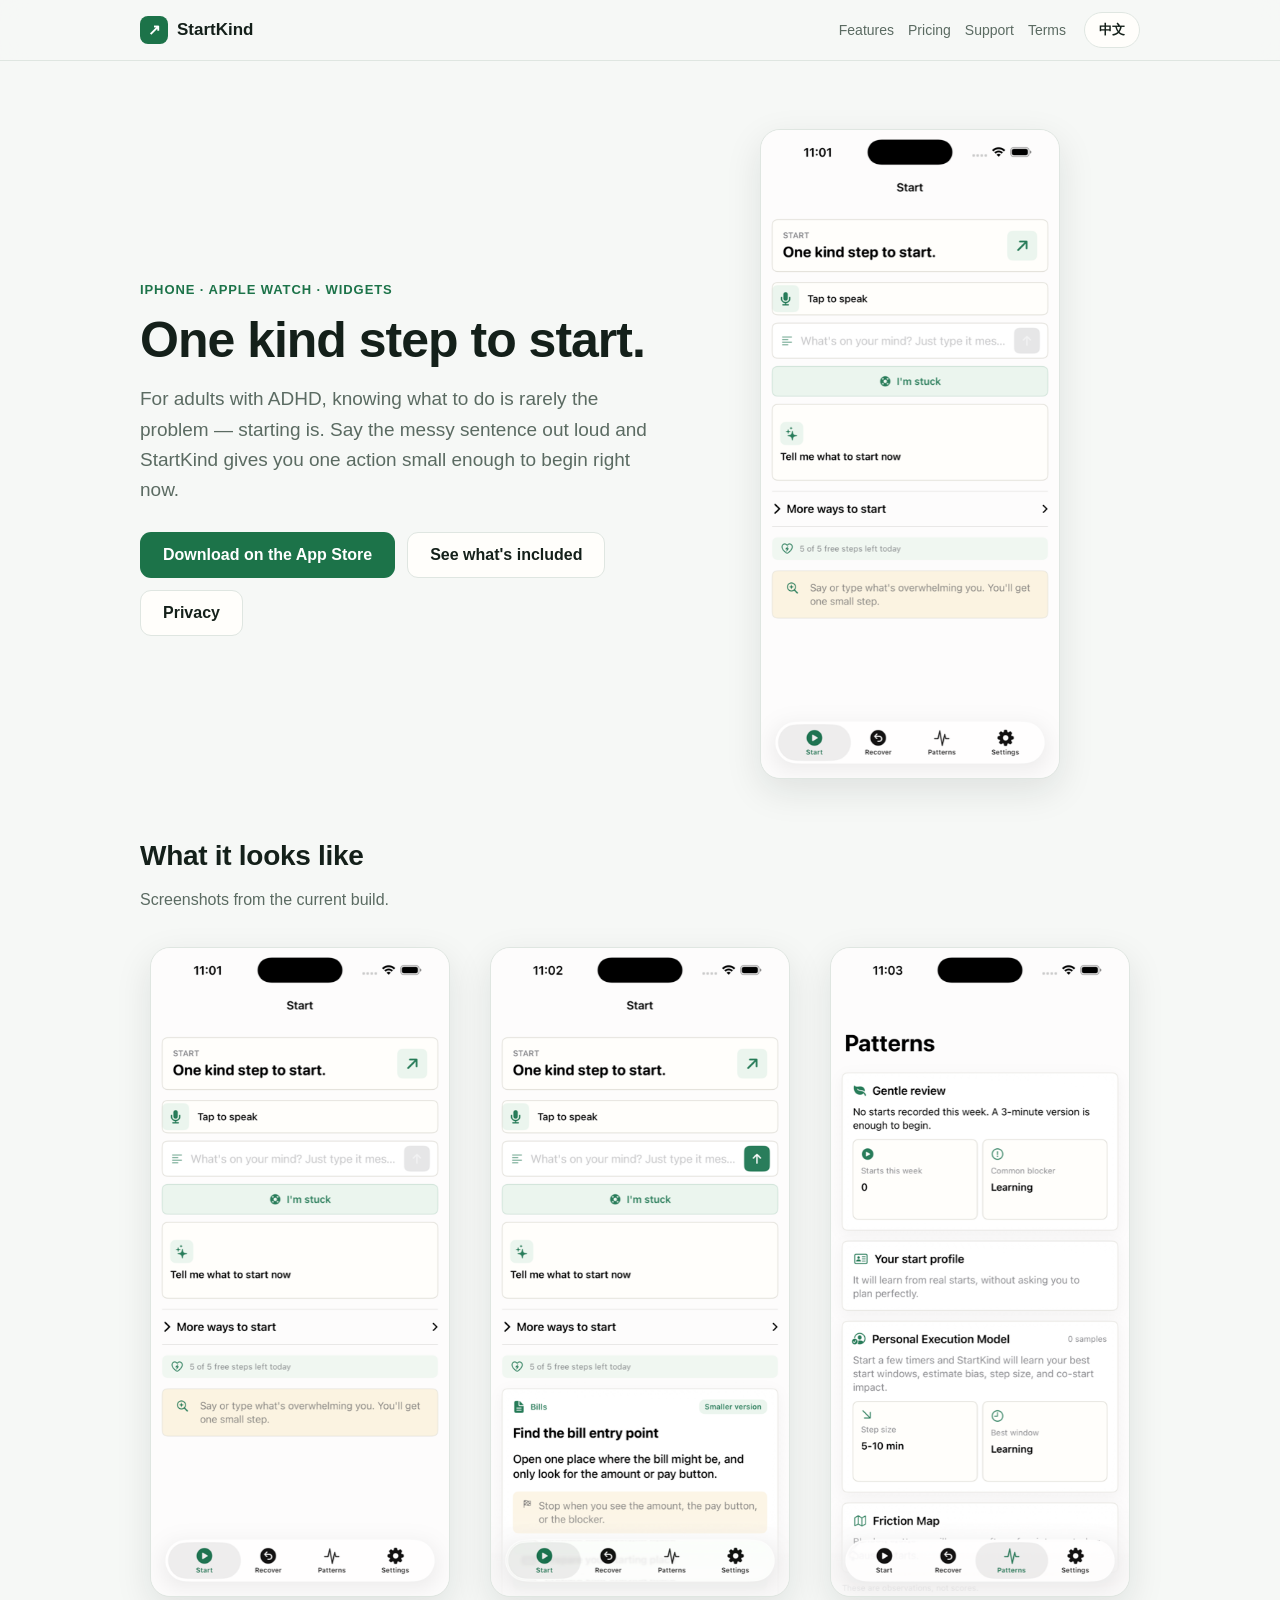
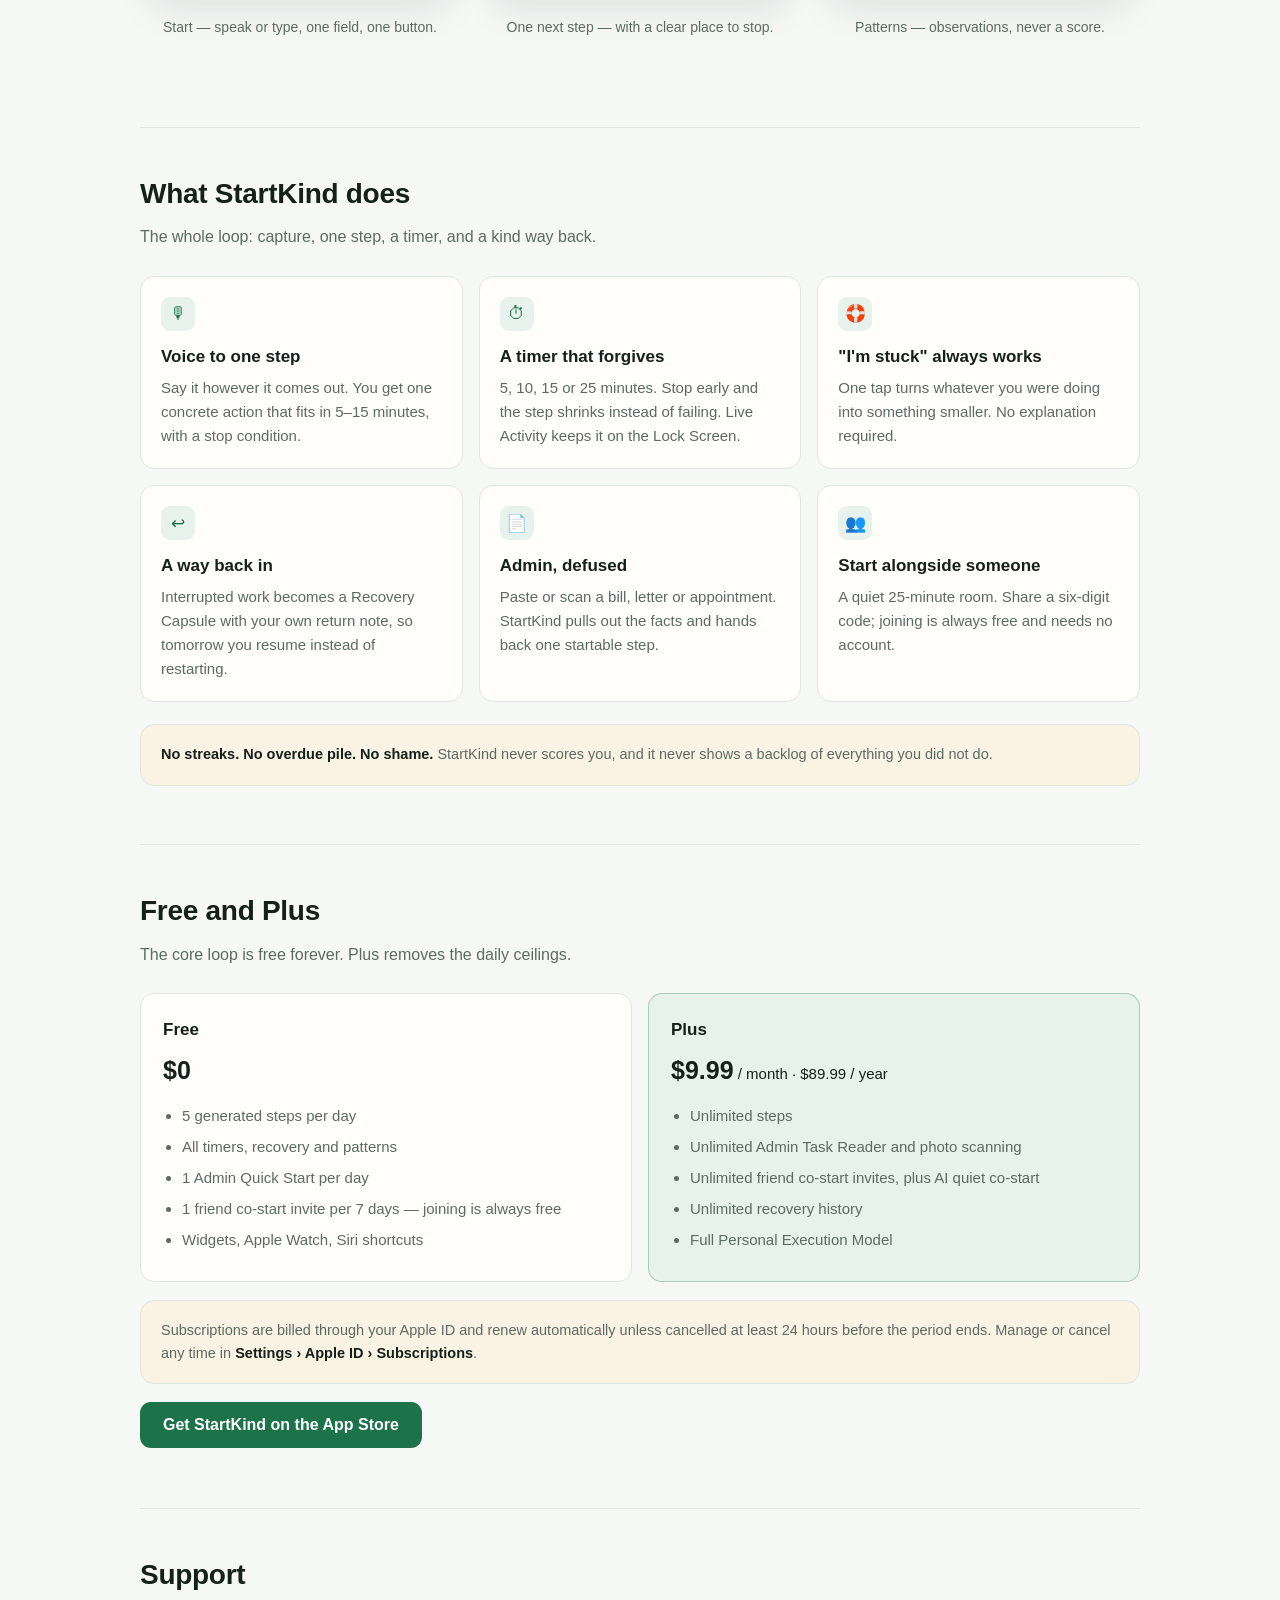
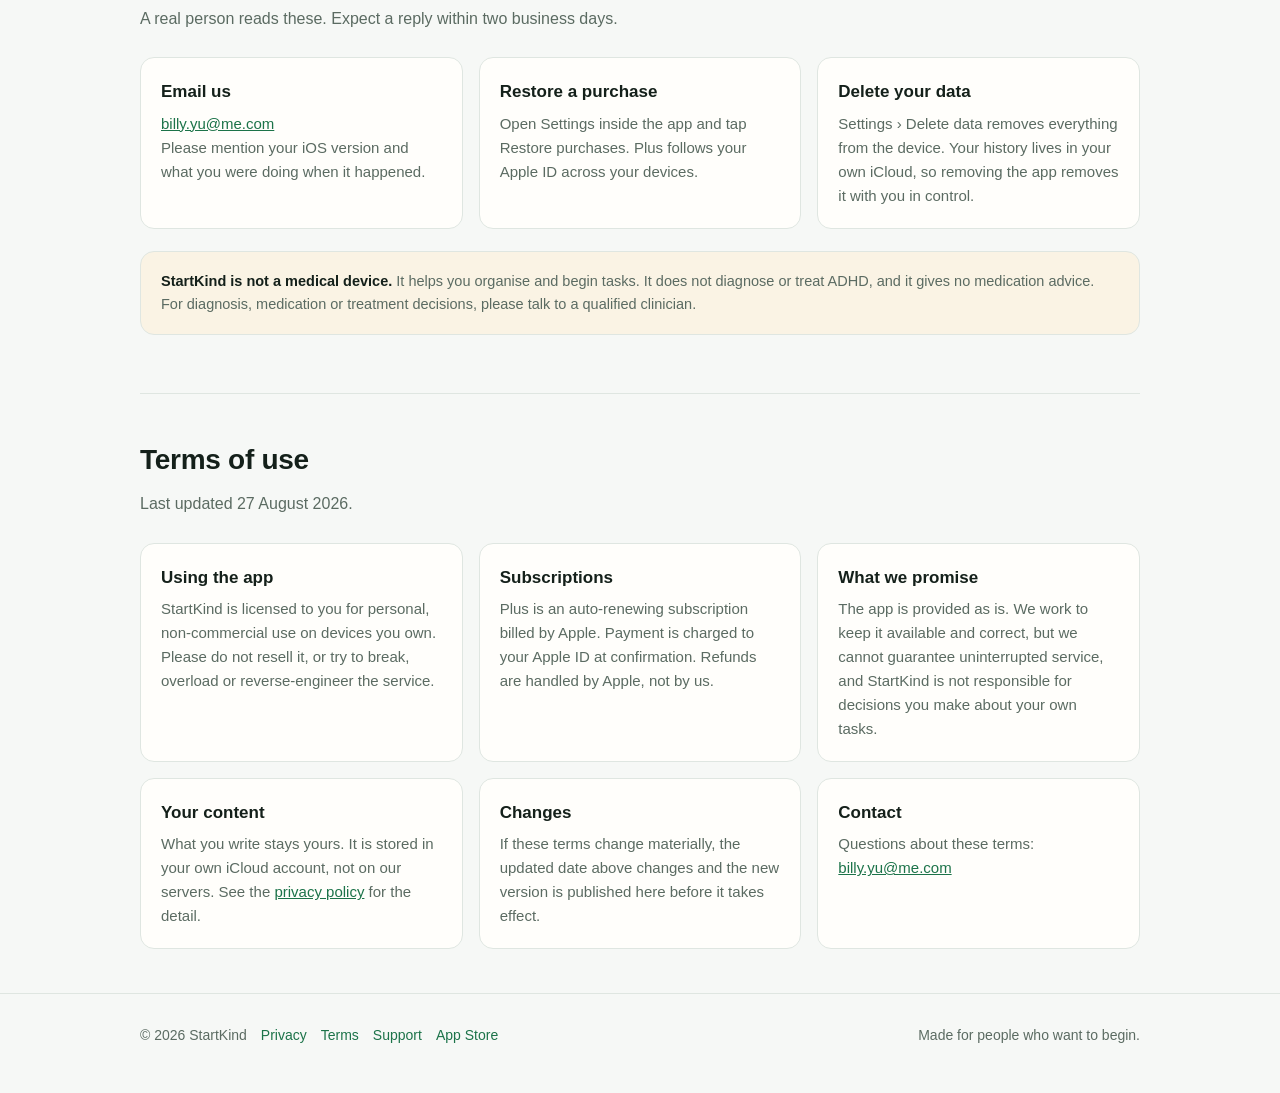
==== commit 36f3850f: "Give the StartKind site a way to download the app startk.livepet.ren had no App Store link and no Sm" ====
--- a/site/index.html
+++ b/site/index.html
@@ -2,14 +2,268 @@
 <html lang="en">
 <head>
 <meta charset="utf-8">
-<title>StartKind</title>
+<meta name="viewport" content="width=device-width, initial-scale=1, viewport-fit=cover">
+<title>StartKind — One kind step to start</title>
+<meta name="description" content="StartKind turns overwhelm into one small first step. Built for adults with ADHD: no streaks, no shame, no long lists. iPhone, in English, Japanese and Simplified Chinese.">
+<meta name="theme-color" content="#1c7349">
+<meta property="og:title" content="StartKind — One kind step to start">
+<meta property="og:description" content="An execution assistant for adults with ADHD. One small next step, a timer, and a kind way back when you stop.">
+<meta property="og:type" content="website">
+<meta property="og:url" content="https://startk.livepet.ren/">
+<meta name="apple-itunes-app" content="app-id=6799113108, affiliate-data=pt=129087449&amp;ct=web_startkind_home">
 <link rel="canonical" href="https://startk.livepet.ren/">
-<script>location.replace('https://startk.livepet.ren/' + location.hash);</script>
-<meta http-equiv="refresh" content="0; url=https://startk.livepet.ren/">
-<meta name="robots" content="noindex">
+<meta property="og:site_name" content="StartKind">
+<meta property="og:image" content="https://startk.livepet.ren/assets/startkind-app-icon.png">
+<meta name="twitter:card" content="summary">
+<meta name="twitter:image" content="https://startk.livepet.ren/assets/startkind-app-icon.png">
+<link rel="icon" type="image/png" href="./assets/startkind-app-icon.png">
+<link rel="apple-touch-icon" href="./assets/startkind-app-icon.png">
+<script type="application/ld+json">{"@context": "https://schema.org", "@type": "SoftwareApplication", "name": "StartKind", "operatingSystem": "iOS", "applicationCategory": "ProductivityApplication", "description": "An execution assistant for adults with ADHD. One small next step, a timer, and a kind way back when you stop.", "url": "https://apps.apple.com/app/apple-store/id6799113108?pt=129087449&ct=web_startkind_home&mt=8", "image": "https://startk.livepet.ren/assets/startkind-app-icon.png", "inLanguage": ["en", "ja", "zh-Hans"], "offers": {"@type": "Offer", "price": "0", "priceCurrency": "USD"}}</script>
+<link rel="stylesheet" href="./styles.css">
 </head>
 <body>
-<p>StartKind has moved to <a href="https://startk.livepet.ren/">startk.livepet.ren</a>.
-Terms of use: <a href="https://startk.livepet.ren/#terms">startk.livepet.ren/#terms</a>.</p>
+
+<header>
+  <div class="wrap bar">
+    <a class="brand" href="./">
+      <span class="mark" aria-hidden="true">↗</span>
+      StartKind
+    </a>
+    <nav>
+      <a href="#features"><span data-en>Features</span><span data-zh>功能</span></a>
+      <a href="#pricing"><span data-en>Pricing</span><span data-zh>价格</span></a>
+      <a href="#support"><span data-en>Support</span><span data-zh>支持</span></a>
+      <a href="#terms"><span data-en>Terms</span><span data-zh>条款</span></a>
+    </nav>
+    <button class="lang" id="lang" type="button">中文</button>
+  </div>
+</header>
+
+<main>
+
+  <div class="wrap">
+    <section class="hero" style="border-top:none">
+      <div>
+        <p class="eyebrow"><span data-en>iPhone · Apple Watch · Widgets</span><span data-zh>iPhone · Apple Watch · 小组件</span></p>
+        <h1>
+          <span data-en>One kind step to start.</span>
+          <span data-zh>一个温和的小步骤，让你开始。</span>
+        </h1>
+        <p class="lead">
+          <span data-en>For adults with ADHD, knowing what to do is rarely the problem — starting is. Say the messy sentence out loud and StartKind gives you one action small enough to begin right now.</span>
+          <span data-zh>对成人 ADHD 来说，难的往往不是“知道要做什么”，而是“开始”。把那句乱糟糟的话说出来，StartKind 会给你一个小到可以立刻开始的动作。</span>
+        </p>
+        <div class="actions">
+          <a class="button" href="https://apps.apple.com/app/apple-store/id6799113108?pt=129087449&amp;ct=web_startkind_home&amp;mt=8"><span data-en>Download on the App Store</span><span data-zh>在 App Store 下载</span></a>
+          <a class="button secondary" href="#pricing"><span data-en>See what's included</span><span data-zh>看看包含什么</span></a>
+          <a class="button secondary" href="./privacy.html"><span data-en>Privacy</span><span data-zh>隐私政策</span></a>
+        </div>
+      </div>
+
+      <figure>
+        <img src="./assets/shots/start.png" width="414" height="900"
+             alt="StartKind Start screen: voice capture, a text field, an I'm stuck button, and one autopilot suggestion."
+             loading="eager" decoding="async">
+      </figure>
+    </section>
+  </div>
+
+  <div class="wrap">
+    <section id="screens" style="border-top:none;padding-top:0">
+      <h2><span data-en>What it looks like</span><span data-zh>实际界面</span></h2>
+      <p class="sub"><span data-en>Screenshots from the current build.</span><span data-zh>取自当前版本的真实截图。</span></p>
+      <div class="shots">
+        <figure>
+          <img src="./assets/shots/start.png" width="414" height="900" loading="lazy" decoding="async"
+               alt="Start screen with voice capture and a stuck button.">
+          <figcaption><span data-en>Start — speak or type, one field, one button.</span><span data-zh>开始 — 说或写，一个输入框，一个按钮。</span></figcaption>
+        </figure>
+        <figure>
+          <img src="./assets/shots/step.png" width="414" height="900" loading="lazy" decoding="async"
+               alt="A next step card reading Find the bill entry point, with a stop condition.">
+          <figcaption><span data-en>One next step — with a clear place to stop.</span><span data-zh>一个下一步 — 并且写清楚在哪里停。</span></figcaption>
+        </figure>
+        <figure>
+          <img src="./assets/shots/patterns.png" width="414" height="900" loading="lazy" decoding="async"
+               alt="Patterns screen showing gentle review, start profile and personal execution model.">
+          <figcaption><span data-en>Patterns — observations, never a score.</span><span data-zh>规律 — 只是观察，不是打分。</span></figcaption>
+        </figure>
+      </div>
+    </section>
+
+    <section id="features">
+      <h2><span data-en>What StartKind does</span><span data-zh>StartKind 能做什么</span></h2>
+      <p class="sub"><span data-en>The whole loop: capture, one step, a timer, and a kind way back.</span><span data-zh>完整闭环：捕捉、一个步骤、计时、以及温和地回来。</span></p>
+      <div class="grid">
+        <article class="card">
+          <div class="icon" aria-hidden="true">🎙</div>
+          <h3><span data-en>Voice to one step</span><span data-zh>说一句话，得到一步</span></h3>
+          <p><span data-en>Say it however it comes out. You get one concrete action that fits in 5–15 minutes, with a stop condition.</span><span data-zh>怎么想的就怎么说。你会得到一个 5–15 分钟内能做完的具体动作，并且写明在哪里停。</span></p>
+        </article>
+        <article class="card">
+          <div class="icon" aria-hidden="true">⏱</div>
+          <h3><span data-en>A timer that forgives</span><span data-zh>不会责怪你的计时器</span></h3>
+          <p><span data-en>5, 10, 15 or 25 minutes. Stop early and the step shrinks instead of failing. Live Activity keeps it on the Lock Screen.</span><span data-zh>5、10、15 或 25 分钟。提前停下时，步骤会自动变小，而不是判定失败。实时活动让它留在锁屏上。</span></p>
+        </article>
+        <article class="card">
+          <div class="icon" aria-hidden="true">🛟</div>
+          <h3><span data-en>"I'm stuck" always works</span><span data-zh>“我卡住了”随时可用</span></h3>
+          <p><span data-en>One tap turns whatever you were doing into something smaller. No explanation required.</span><span data-zh>一次点击，把手上的事变得更小。不需要解释理由。</span></p>
+        </article>
+        <article class="card">
+          <div class="icon" aria-hidden="true">↩︎</div>
+          <h3><span data-en>A way back in</span><span data-zh>回来的入口</span></h3>
+          <p><span data-en>Interrupted work becomes a Recovery Capsule with your own return note, so tomorrow you resume instead of restarting.</span><span data-zh>被打断的工作会变成“恢复胶囊”，带着你自己写的返回备注，第二天是继续，而不是重来。</span></p>
+        </article>
+        <article class="card">
+          <div class="icon" aria-hidden="true">📄</div>
+          <h3><span data-en>Admin, defused</span><span data-zh>把事务拆开</span></h3>
+          <p><span data-en>Paste or scan a bill, letter or appointment. StartKind pulls out the facts and hands back one startable step.</span><span data-zh>粘贴或扫描账单、信件、预约通知。StartKind 提取关键信息，只给一个能开始的步骤。</span></p>
+        </article>
+        <article class="card">
+          <div class="icon" aria-hidden="true">👥</div>
+          <h3><span data-en>Start alongside someone</span><span data-zh>和别人一起开始</span></h3>
+          <p><span data-en>A quiet 25-minute room. Share a six-digit code; joining is always free and needs no account.</span><span data-zh>一个安静的 25 分钟房间。分享六位数字码即可，加入永远免费且不需要账号。</span></p>
+        </article>
+      </div>
+
+      <p class="note" style="margin-top:22px">
+        <span data-en><strong>No streaks. No overdue pile. No shame.</strong> StartKind never scores you, and it never shows a backlog of everything you did not do.</span>
+        <span data-zh><strong>没有连续打卡，没有逾期堆积，没有羞耻感。</strong>StartKind 不给你打分，也不会把你没做完的事堆在你面前。</span>
+      </p>
+    </section>
+
+    <section id="pricing">
+      <h2><span data-en>Free and Plus</span><span data-zh>免费版与 Plus</span></h2>
+      <p class="sub"><span data-en>The core loop is free forever. Plus removes the daily ceilings.</span><span data-zh>核心闭环永久免费。Plus 去掉每日上限。</span></p>
+      <div class="plans">
+        <div class="plan">
+          <h3><span data-en>Free</span><span data-zh>免费版</span></h3>
+          <div class="price"><span data-en>$0</span><span data-zh>免费</span></div>
+          <ul>
+            <li><span data-en>5 generated steps per day</span><span data-zh>每天 5 个生成步骤</span></li>
+            <li><span data-en>All timers, recovery and patterns</span><span data-zh>全部计时器、恢复与规律功能</span></li>
+            <li><span data-en>1 Admin Quick Start per day</span><span data-zh>每天 1 次事务快速开始</span></li>
+            <li><span data-en>1 friend co-start invite per 7 days — joining is always free</span><span data-zh>每 7 天 1 次好友陪伴邀请 — 加入永远免费</span></li>
+            <li><span data-en>Widgets, Apple Watch, Siri shortcuts</span><span data-zh>小组件、Apple Watch、Siri 快捷指令</span></li>
+          </ul>
+        </div>
+        <div class="plan highlight">
+          <h3><span data-en>Plus</span><span data-zh>Plus</span></h3>
+          <div class="price">
+            <span data-en>$9.99<span style="font-size:15px;font-weight:500"> / month · $89.99 / year</span></span>
+            <span data-zh>$9.99<span style="font-size:15px;font-weight:500"> / 月 · $89.99 / 年</span></span>
+          </div>
+          <ul>
+            <li><span data-en>Unlimited steps</span><span data-zh>无限步骤</span></li>
+            <li><span data-en>Unlimited Admin Task Reader and photo scanning</span><span data-zh>无限事务解析与照片扫描</span></li>
+            <li><span data-en>Unlimited friend co-start invites, plus AI quiet co-start</span><span data-zh>无限好友陪伴邀请，以及 AI 安静陪伴</span></li>
+            <li><span data-en>Unlimited recovery history</span><span data-zh>无限恢复历史</span></li>
+            <li><span data-en>Full Personal Execution Model</span><span data-zh>完整个人执行模型</span></li>
+          </ul>
+        </div>
+      </div>
+      <p class="note" style="margin-top:18px">
+        <span data-en>Subscriptions are billed through your Apple ID and renew automatically unless cancelled at least 24 hours before the period ends. Manage or cancel any time in <strong>Settings › Apple ID › Subscriptions</strong>.</span>
+        <span data-zh>订阅通过你的 Apple ID 扣费，除非在当期结束前至少 24 小时取消，否则会自动续订。你可以随时在<strong>「设置 › Apple ID › 订阅」</strong>中管理或取消。</span>
+      </p>
+      <p style="margin-top:18px"><a class="button" href="https://apps.apple.com/app/apple-store/id6799113108?pt=129087449&amp;ct=web_startkind_home&amp;mt=8"><span data-en>Get StartKind on the App Store</span><span data-zh>在 App Store 获取 StartKind</span></a></p>
+    </section>
+
+    <section id="support">
+      <h2><span data-en>Support</span><span data-zh>支持</span></h2>
+      <p class="sub"><span data-en>A real person reads these. Expect a reply within two business days.</span><span data-zh>回信的是真人。通常两个工作日内回复。</span></p>
+      <div class="grid">
+        <article class="card">
+          <h3><span data-en>Email us</span><span data-zh>邮件联系</span></h3>
+          <p>
+            <a href="mailto:billy.yu@me.com?subject=StartKind%20support" style="color:var(--accent)">billy.yu@me.com</a><br>
+            <span data-en>Please mention your iOS version and what you were doing when it happened.</span>
+            <span data-zh>请附上你的 iOS 版本，以及问题发生时你在做什么。</span>
+          </p>
+        </article>
+        <article class="card">
+          <h3><span data-en>Restore a purchase</span><span data-zh>恢复购买</span></h3>
+          <p><span data-en>Open Settings inside the app and tap Restore purchases. Plus follows your Apple ID across your devices.</span><span data-zh>打开 App 内的「设置」，点「恢复购买」。Plus 会跟随你的 Apple ID 在各设备生效。</span></p>
+        </article>
+        <article class="card">
+          <h3><span data-en>Delete your data</span><span data-zh>删除你的数据</span></h3>
+          <p><span data-en>Settings › Delete data removes everything from the device. Your history lives in your own iCloud, so removing the app removes it with you in control.</span><span data-zh>「设置 › 删除数据」会清除本机上的一切。你的历史保存在你自己的 iCloud 中，主动权始终在你手上。</span></p>
+        </article>
+      </div>
+      <p class="note" style="margin-top:22px">
+        <span data-en><strong>StartKind is not a medical device.</strong> It helps you organise and begin tasks. It does not diagnose or treat ADHD, and it gives no medication advice. For diagnosis, medication or treatment decisions, please talk to a qualified clinician.</span>
+        <span data-zh><strong>StartKind 不是医疗设备。</strong>它帮助你整理和开始任务，但不能诊断或治疗注意缺陷多动障碍（ADHD），也不提供任何用药建议。如需诊断、用药或治疗决定，请咨询合格的临床医生。</span>
+      </p>
+    </section>
+
+    <section id="terms">
+      <h2><span data-en>Terms of use</span><span data-zh>使用条款</span></h2>
+      <p class="sub"><span data-en>Last updated 27 August 2026.</span><span data-zh>最后更新：2026 年 8 月 27 日。</span></p>
+      <div class="grid">
+        <article class="card">
+          <h3><span data-en>Using the app</span><span data-zh>关于使用</span></h3>
+          <p><span data-en>StartKind is licensed to you for personal, non-commercial use on devices you own. Please do not resell it, or try to break, overload or reverse-engineer the service.</span><span data-zh>StartKind 以个人非商业用途授权给你，在你拥有的设备上使用。请勿转售，也请勿破坏、过载或逆向该服务。</span></p>
+        </article>
+        <article class="card">
+          <h3><span data-en>Subscriptions</span><span data-zh>关于订阅</span></h3>
+          <p><span data-en>Plus is an auto-renewing subscription billed by Apple. Payment is charged to your Apple ID at confirmation. Refunds are handled by Apple, not by us.</span><span data-zh>Plus 是通过 Apple 扣费的自动续订订阅，确认购买时从你的 Apple ID 扣款。退款由 Apple 处理，不由我们经手。</span></p>
+        </article>
+        <article class="card">
+          <h3><span data-en>What we promise</span><span data-zh>我们承诺什么</span></h3>
+          <p><span data-en>The app is provided as is. We work to keep it available and correct, but we cannot guarantee uninterrupted service, and StartKind is not responsible for decisions you make about your own tasks.</span><span data-zh>App 按现状提供。我们会努力保持可用与正确，但无法保证服务永不中断；对于你就自己任务所做的决定，StartKind 不承担责任。</span></p>
+        </article>
+        <article class="card">
+          <h3><span data-en>Your content</span><span data-zh>你的内容</span></h3>
+          <p><span data-en>What you write stays yours. It is stored in your own iCloud account, not on our servers. See the <a href="./privacy.html" style="color:var(--accent)">privacy policy</a> for the detail.</span><span data-zh>你写下的内容归你所有，保存在你自己的 iCloud 账户中，而不是我们的服务器上。细节见<a href="./privacy.html" style="color:var(--accent)">隐私政策</a>。</span></p>
+        </article>
+        <article class="card">
+          <h3><span data-en>Changes</span><span data-zh>条款变更</span></h3>
+          <p><span data-en>If these terms change materially, the updated date above changes and the new version is published here before it takes effect.</span><span data-zh>如条款有实质性变更，上方的更新日期会随之变化，新版本会在生效前发布于此。</span></p>
+        </article>
+        <article class="card">
+          <h3><span data-en>Contact</span><span data-zh>联系方式</span></h3>
+          <p><span data-en>Questions about these terms: </span><span data-zh>关于本条款的疑问：</span><a href="mailto:billy.yu@me.com" style="color:var(--accent)">billy.yu@me.com</a></p>
+        </article>
+      </div>
+    </section>
+  </div>
+</main>
+
+<footer>
+  <div class="wrap footer-row">
+    <span>© 2026 StartKind</span>
+    <a href="./privacy.html"><span data-en>Privacy</span><span data-zh>隐私政策</span></a>
+    <a href="#terms"><span data-en>Terms</span><span data-zh>条款</span></a>
+    <a href="#support"><span data-en>Support</span><span data-zh>支持</span></a>
+    <a href="https://apps.apple.com/app/apple-store/id6799113108?pt=129087449&amp;ct=web_startkind_home&amp;mt=8"><span data-en>App Store</span><span data-zh>App Store</span></a>
+    <span class="spacer"><span data-en>Made for people who want to begin.</span><span data-zh>为想要开始的人而做。</span></span>
+  </div>
+</footer>
+
+<script>
+  (function () {
+    var KEY = "startkind-lang";
+    var button = document.getElementById("lang");
+
+    function apply(lang) {
+      document.documentElement.lang = lang;
+      button.textContent = lang === "zh-Hans" ? "EN" : "中文";
+      button.setAttribute("aria-label", lang === "zh-Hans" ? "Switch to English" : "切换到中文");
+    }
+
+    var saved = null;
+    try { saved = localStorage.getItem(KEY); } catch (e) { /* private mode */ }
+    var initial = saved || ((navigator.language || "en").toLowerCase().indexOf("zh") === 0 ? "zh-Hans" : "en");
+    apply(initial);
+
+    button.addEventListener("click", function () {
+      var next = document.documentElement.lang === "zh-Hans" ? "en" : "zh-Hans";
+      apply(next);
+      try { localStorage.setItem(KEY, next); } catch (e) { /* ignore */ }
+    });
+  })();
+</script>
+
 </body>
 </html>
--- a/site/styles.css
+++ b/site/styles.css
@@ -0,0 +1,277 @@
+/* StartKind marketing + legal site.
+   Mobile-first, no dependencies, no tracking. */
+
+:root {
+  --ink: #14201a;
+  --ink-soft: #5b6b62;
+  --accent: #1c7349;
+  --accent-soft: #e7f2ec;
+  --warm: #faf3e4;
+  --surface: #fffefb;
+  --page: #f6f8f6;
+  --line: #dfe6e1;
+  --radius: 14px;
+  --max: 1040px;
+}
+
+@media (prefers-color-scheme: dark) {
+  :root {
+    --ink: #eef3ef;
+    --ink-soft: #a8b8ae;
+    --accent: #6fca9b;
+    --accent-soft: #17281f;
+    --warm: #241f16;
+    --surface: #131a16;
+    --page: #0d120f;
+    --line: #26332c;
+  }
+}
+
+* { box-sizing: border-box; }
+
+html { -webkit-text-size-adjust: 100%; }
+
+body {
+  margin: 0;
+  background: var(--page);
+  color: var(--ink);
+  font: 16px/1.6 -apple-system, BlinkMacSystemFont, "Segoe UI", "PingFang SC",
+        "Hiragino Sans GB", "Microsoft YaHei", Roboto, sans-serif;
+}
+
+.wrap { width: 100%; max-width: var(--max); margin: 0 auto; padding: 0 20px; }
+
+/* ---------- header ---------- */
+
+header {
+  position: sticky;
+  top: 0;
+  z-index: 10;
+  background: color-mix(in srgb, var(--page) 88%, transparent);
+  backdrop-filter: saturate(180%) blur(12px);
+  border-bottom: 1px solid var(--line);
+}
+
+.bar {
+  display: flex;
+  align-items: center;
+  flex-wrap: wrap;
+  gap: 6px 12px;
+  min-height: 60px;
+  padding-top: 8px;
+  padding-bottom: 8px;
+}
+
+/* Narrow screens: brand and the language toggle share the first row, and the
+   section links get a full row of their own instead of wrapping raggedly. */
+nav {
+  order: 3;
+  width: 100%;
+  display: flex;
+  gap: 4px;
+  overflow-x: auto;
+  scrollbar-width: none;
+}
+nav::-webkit-scrollbar { display: none; }
+nav a { white-space: nowrap; }
+
+@media (min-width: 620px) {
+  .bar { flex-wrap: nowrap; padding-top: 0; padding-bottom: 0; }
+  nav { order: 0; width: auto; overflow: visible; gap: 2px; }
+}
+
+.brand {
+  display: flex;
+  align-items: center;
+  gap: 9px;
+  font-weight: 700;
+  font-size: 17px;
+  color: var(--ink);
+  text-decoration: none;
+  margin-right: auto;
+}
+
+.mark {
+  width: 28px; height: 28px;
+  display: grid; place-items: center;
+  border-radius: 8px;
+  background: var(--accent);
+  color: #fff;
+  font-size: 15px;
+}
+
+nav a {
+  color: var(--ink-soft);
+  text-decoration: none;
+  font-size: 14px;
+  padding: 8px 6px;
+  border-radius: 8px;
+}
+nav a:hover { color: var(--accent); }
+
+/* Language toggle */
+.lang {
+  border: 1px solid var(--line);
+  background: var(--surface);
+  color: var(--ink);
+  border-radius: 999px;
+  padding: 7px 14px;
+  font-size: 13px;
+  font-weight: 600;
+  cursor: pointer;
+  min-height: 36px;
+}
+.lang:hover { border-color: var(--accent); color: var(--accent); }
+
+/* ---------- hero ---------- */
+
+.hero {
+  display: grid;
+  gap: 32px;
+  padding: 52px 0 40px;
+  align-items: center;
+}
+
+.eyebrow {
+  color: var(--accent);
+  font-size: 13px;
+  font-weight: 700;
+  letter-spacing: .07em;
+  text-transform: uppercase;
+  margin: 0 0 12px;
+}
+
+h1 {
+  font-size: clamp(32px, 7vw, 50px);
+  line-height: 1.12;
+  letter-spacing: -.02em;
+  margin: 0 0 16px;
+}
+
+.lead { font-size: clamp(16px, 4vw, 19px); color: var(--ink-soft); margin: 0 0 26px; }
+
+.actions { display: flex; flex-wrap: wrap; gap: 12px; }
+
+.button {
+  display: inline-flex;
+  align-items: center;
+  justify-content: center;
+  min-height: 46px;
+  padding: 0 22px;
+  border-radius: 11px;
+  background: var(--accent);
+  color: #fff;
+  font-weight: 650;
+  text-decoration: none;
+  border: 1px solid transparent;
+}
+.button:hover { filter: brightness(1.06); }
+.button.secondary { background: var(--surface); color: var(--ink); border-color: var(--line); }
+
+/* ---------- shots ---------- */
+
+.shots {
+  display: grid;
+  grid-template-columns: repeat(auto-fit, minmax(200px, 1fr));
+  gap: 20px;
+  padding: 8px 0 44px;
+}
+
+figure { margin: 0; text-align: center; }
+
+figure img {
+  width: 100%;
+  max-width: 300px;
+  height: auto;
+  border-radius: 20px;
+  border: 1px solid var(--line);
+  background: var(--surface);
+  box-shadow: 0 12px 36px rgba(20, 32, 26, .10);
+}
+
+figcaption { margin-top: 12px; font-size: 14px; color: var(--ink-soft); }
+
+/* ---------- sections ---------- */
+
+section {
+  padding: 44px 0;
+  border-top: 1px solid var(--line);
+  /* The header is sticky, so anchor jumps must clear it. */
+  scroll-margin-top: 120px;
+}
+
+@media (min-width: 620px) {
+  section { scroll-margin-top: 72px; }
+}
+
+h2 { font-size: clamp(22px, 5vw, 28px); margin: 0 0 8px; letter-spacing: -.01em; }
+h3 { font-size: 17px; margin: 0 0 6px; }
+
+.sub { color: var(--ink-soft); margin: 0 0 26px; }
+
+.grid {
+  display: grid;
+  grid-template-columns: repeat(auto-fit, minmax(240px, 1fr));
+  gap: 16px;
+}
+
+.card {
+  background: var(--surface);
+  border: 1px solid var(--line);
+  border-radius: var(--radius);
+  padding: 20px;
+}
+.card p { margin: 0; color: var(--ink-soft); font-size: 15px; }
+
+.card .icon {
+  width: 34px; height: 34px;
+  display: grid; place-items: center;
+  border-radius: 9px;
+  background: var(--accent-soft);
+  color: var(--accent);
+  margin-bottom: 12px;
+  font-size: 17px;
+}
+
+.plans { display: grid; grid-template-columns: repeat(auto-fit, minmax(250px, 1fr)); gap: 16px; }
+.plan { background: var(--surface); border: 1px solid var(--line); border-radius: var(--radius); padding: 22px; }
+.plan.highlight { background: var(--accent-soft); border-color: color-mix(in srgb, var(--accent) 30%, transparent); }
+.price { font-size: 25px; font-weight: 700; margin: 4px 0 14px; }
+.plan ul { margin: 0; padding-left: 19px; color: var(--ink-soft); font-size: 15px; }
+.plan li { margin-bottom: 7px; }
+
+.note {
+  background: var(--warm);
+  border: 1px solid var(--line);
+  border-radius: var(--radius);
+  padding: 18px 20px;
+  color: var(--ink-soft);
+  font-size: 14.5px;
+}
+.note strong { color: var(--ink); }
+
+/* ---------- legal prose ---------- */
+
+.prose { max-width: 720px; padding: 40px 0 12px; }
+.prose h2 { margin-top: 34px; }
+.prose p, .prose li { color: var(--ink-soft); }
+.prose ul { padding-left: 20px; }
+.prose li { margin-bottom: 8px; }
+.updated { font-size: 14px; color: var(--ink-soft); }
+
+/* ---------- footer ---------- */
+
+footer { border-top: 1px solid var(--line); padding: 30px 0 46px; color: var(--ink-soft); font-size: 14px; }
+footer a { color: var(--accent); text-decoration: none; }
+.footer-row { display: flex; flex-wrap: wrap; gap: 14px; align-items: center; }
+.footer-row .spacer { margin-left: auto; }
+
+/* ---------- language switching ---------- */
+
+[data-zh] { display: none; }
+html[lang="zh-Hans"] [data-en] { display: none; }
+html[lang="zh-Hans"] [data-zh] { display: revert; }
+
+@media (min-width: 820px) {
+  .hero { grid-template-columns: 1.05fr .95fr; padding: 68px 0 48px; }
+}
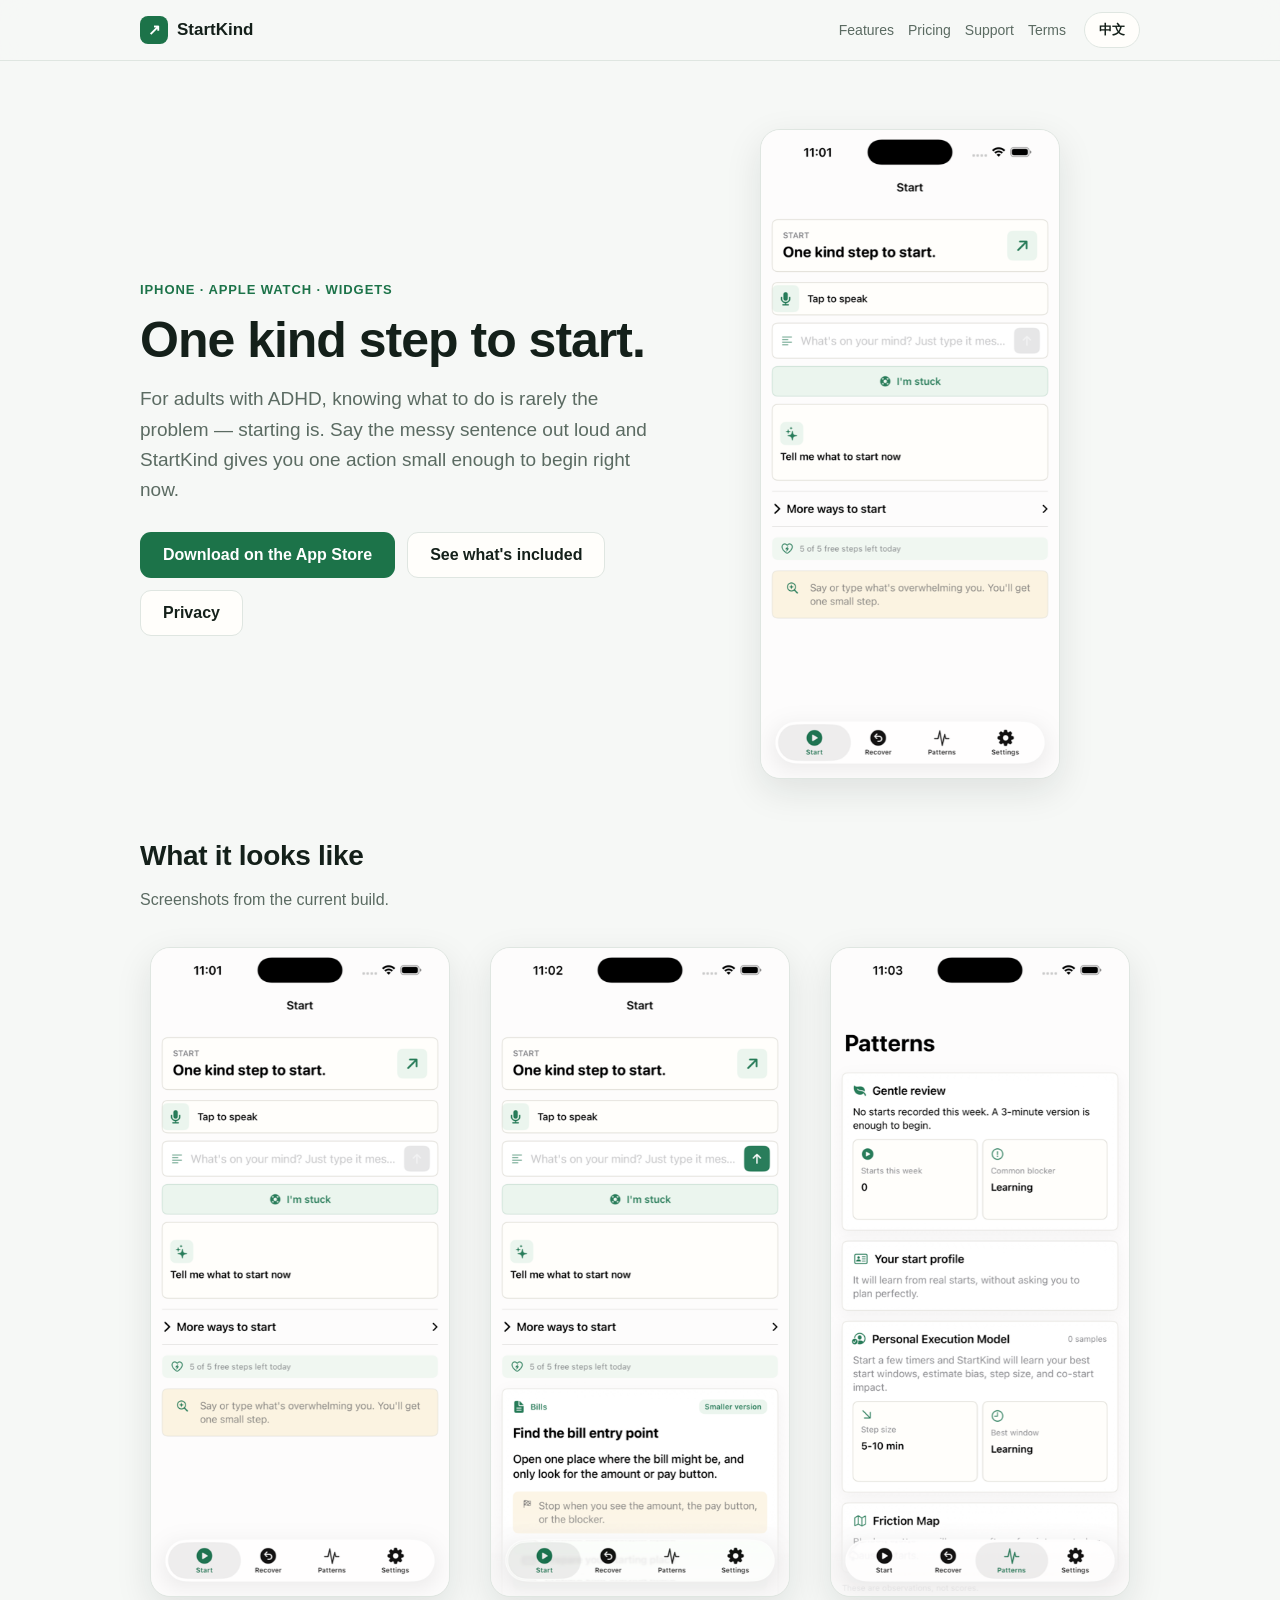
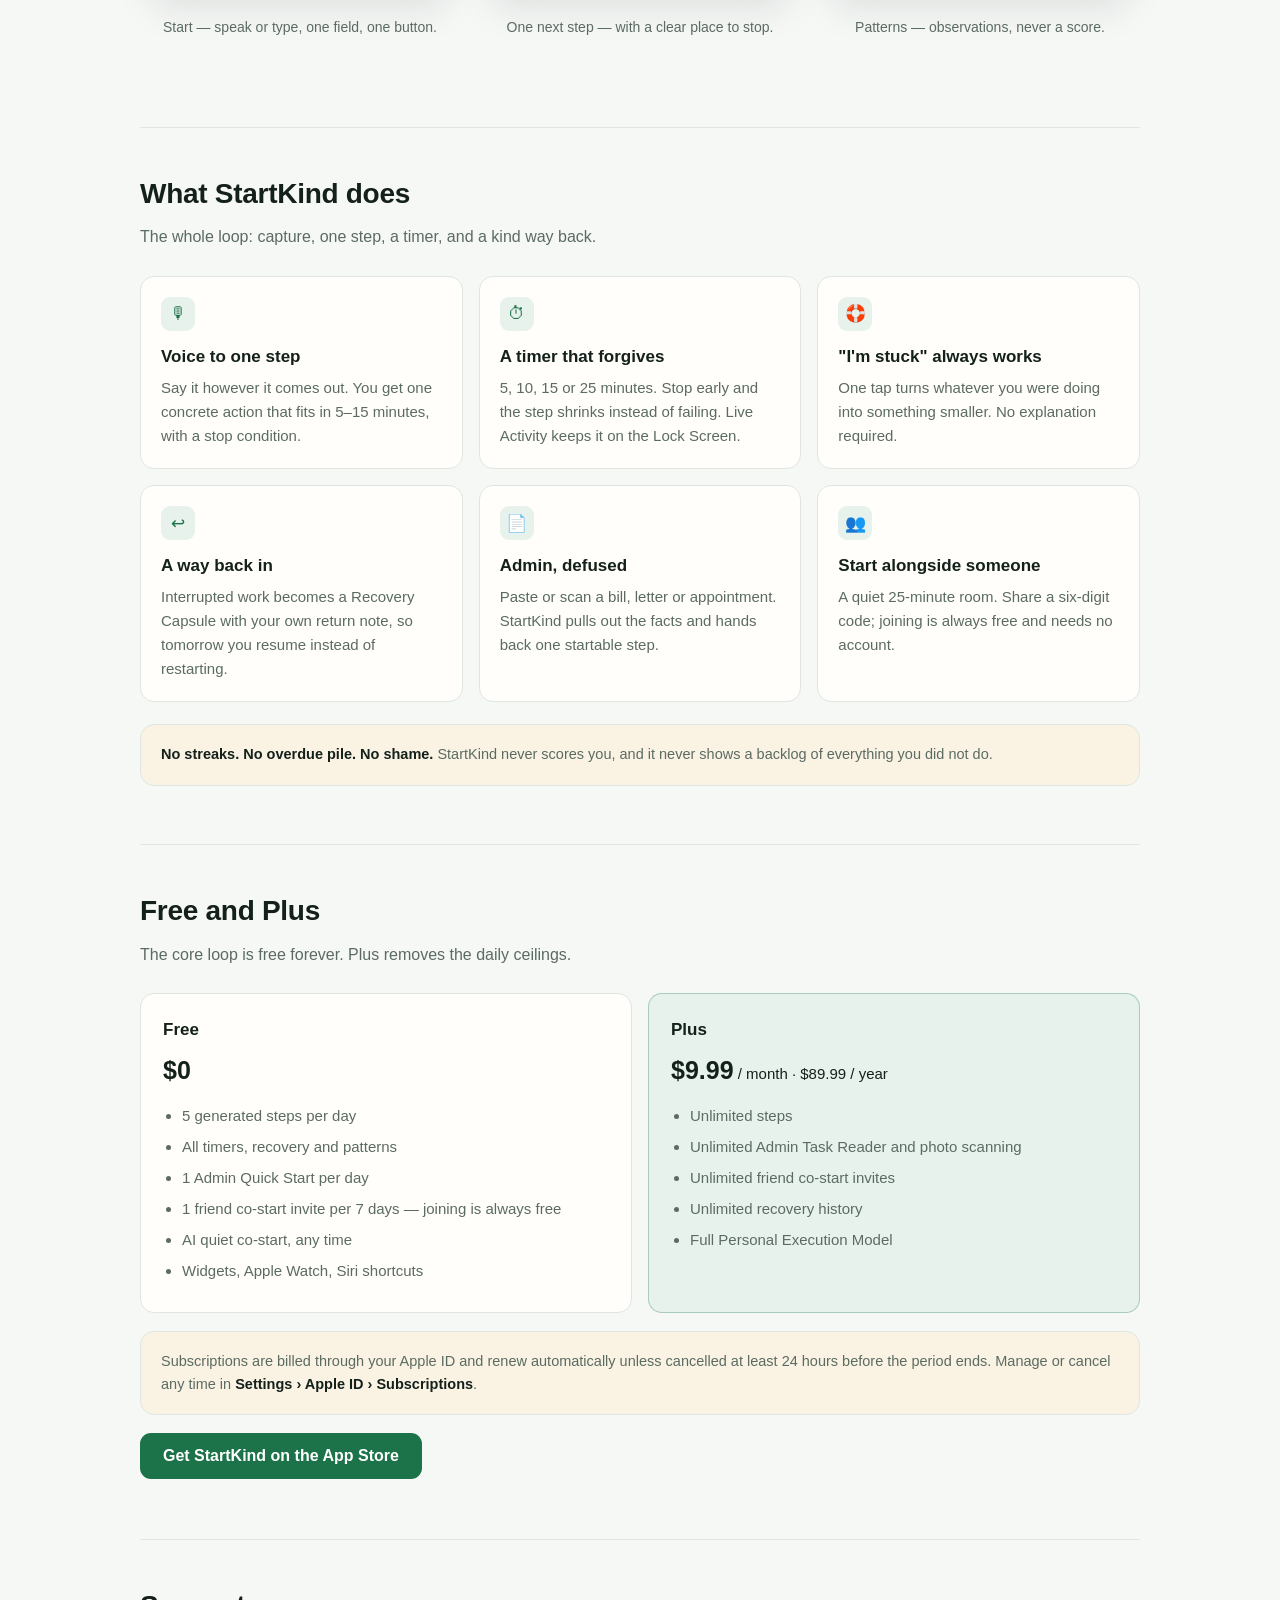
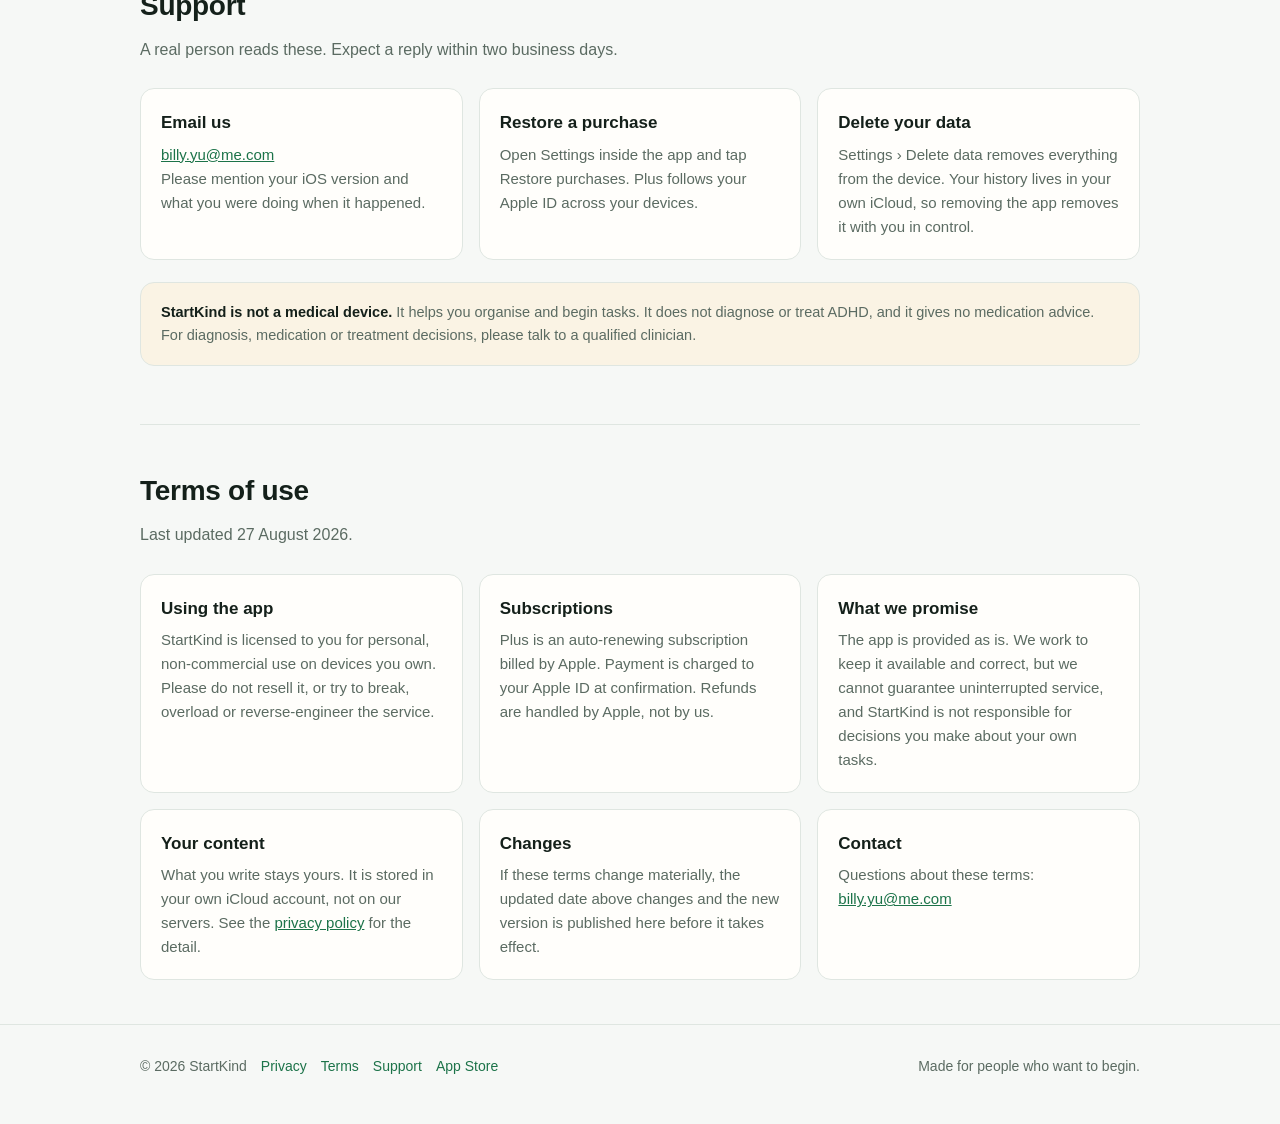
==== commit 2be44296: "Put AI quiet co-start under Free on the site, where the app has it The plans table listed "AI quiet " ====
--- a/site/index.html
+++ b/site/index.html
@@ -145,6 +145,7 @@
             <li><span data-en>All timers, recovery and patterns</span><span data-zh>全部计时器、恢复与规律功能</span></li>
             <li><span data-en>1 Admin Quick Start per day</span><span data-zh>每天 1 次事务快速开始</span></li>
             <li><span data-en>1 friend co-start invite per 7 days — joining is always free</span><span data-zh>每 7 天 1 次好友陪伴邀请 — 加入永远免费</span></li>
+            <li><span data-en>AI quiet co-start, any time</span><span data-zh>AI 安静陪伴，随时可用</span></li>
             <li><span data-en>Widgets, Apple Watch, Siri shortcuts</span><span data-zh>小组件、Apple Watch、Siri 快捷指令</span></li>
           </ul>
         </div>
@@ -157,7 +158,7 @@
           <ul>
             <li><span data-en>Unlimited steps</span><span data-zh>无限步骤</span></li>
             <li><span data-en>Unlimited Admin Task Reader and photo scanning</span><span data-zh>无限事务解析与照片扫描</span></li>
-            <li><span data-en>Unlimited friend co-start invites, plus AI quiet co-start</span><span data-zh>无限好友陪伴邀请，以及 AI 安静陪伴</span></li>
+            <li><span data-en>Unlimited friend co-start invites</span><span data-zh>无限好友陪伴邀请</span></li>
             <li><span data-en>Unlimited recovery history</span><span data-zh>无限恢复历史</span></li>
             <li><span data-en>Full Personal Execution Model</span><span data-zh>完整个人执行模型</span></li>
           </ul>
